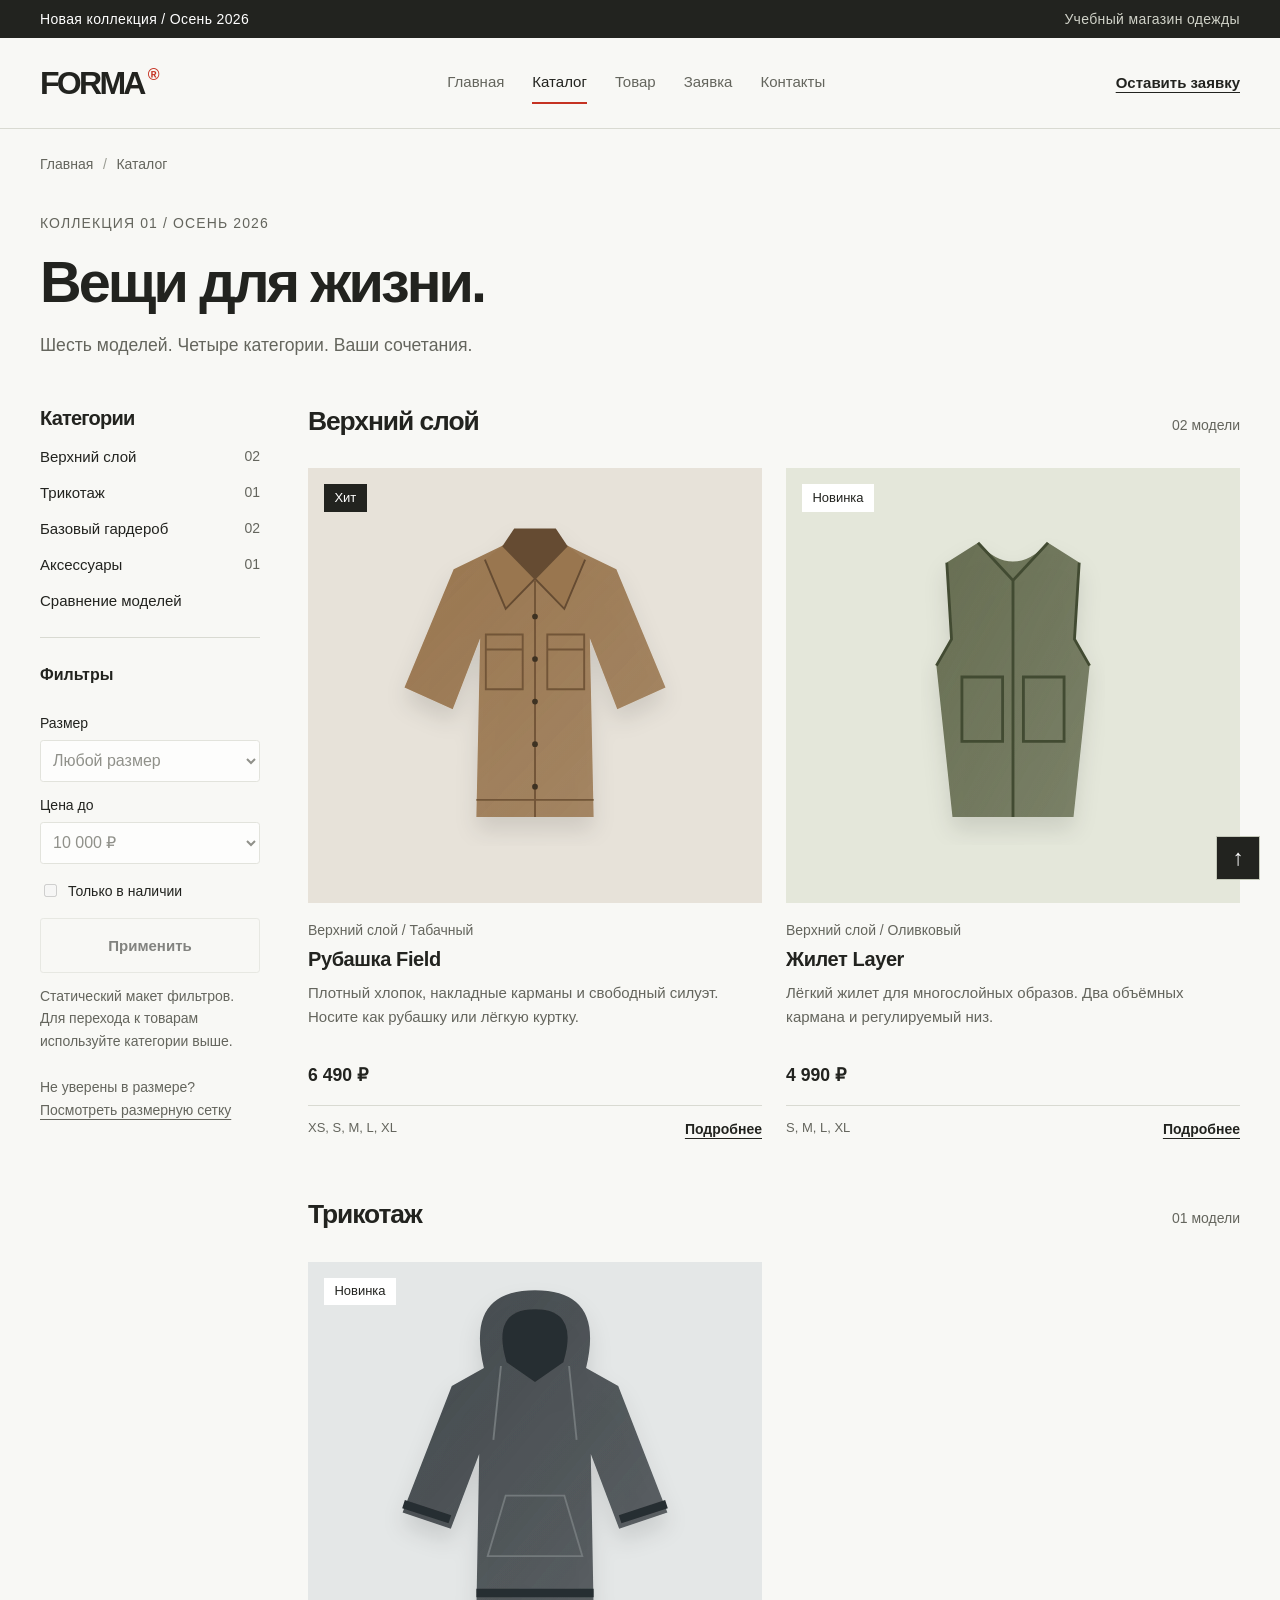
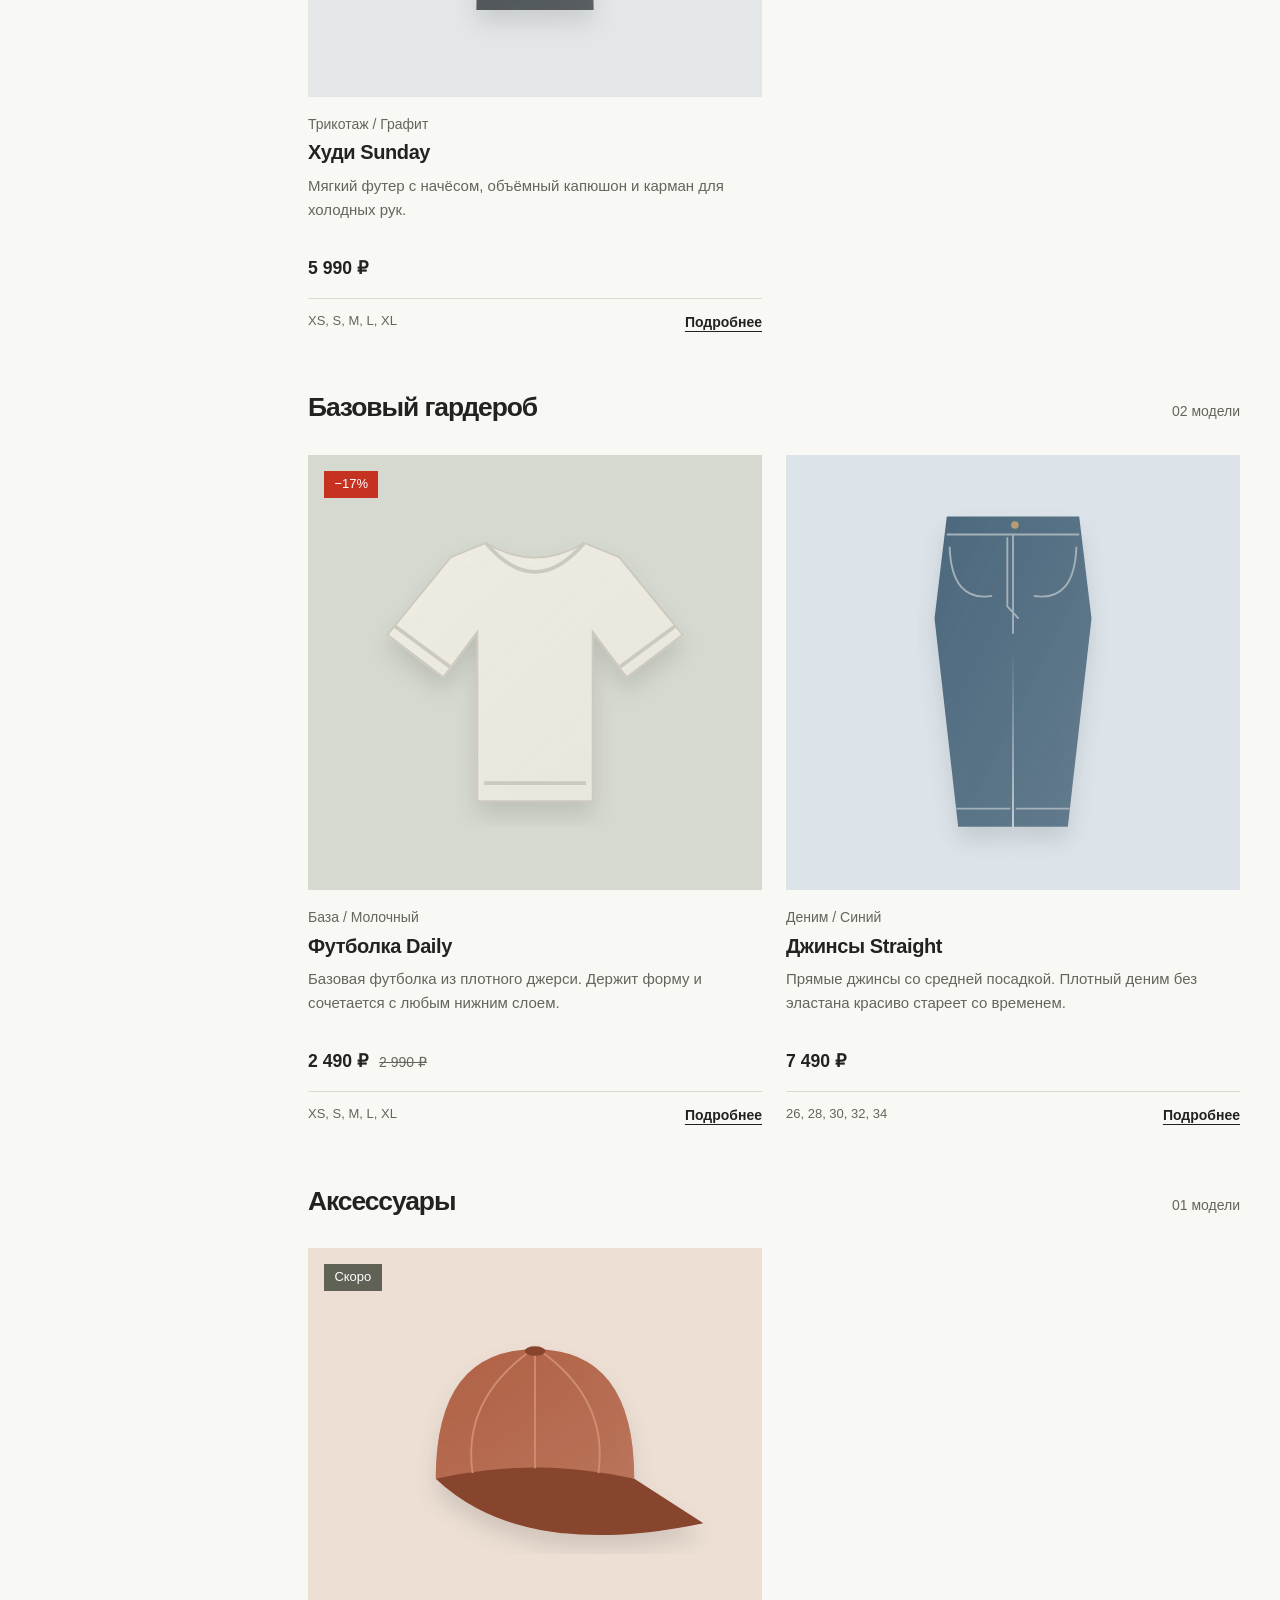
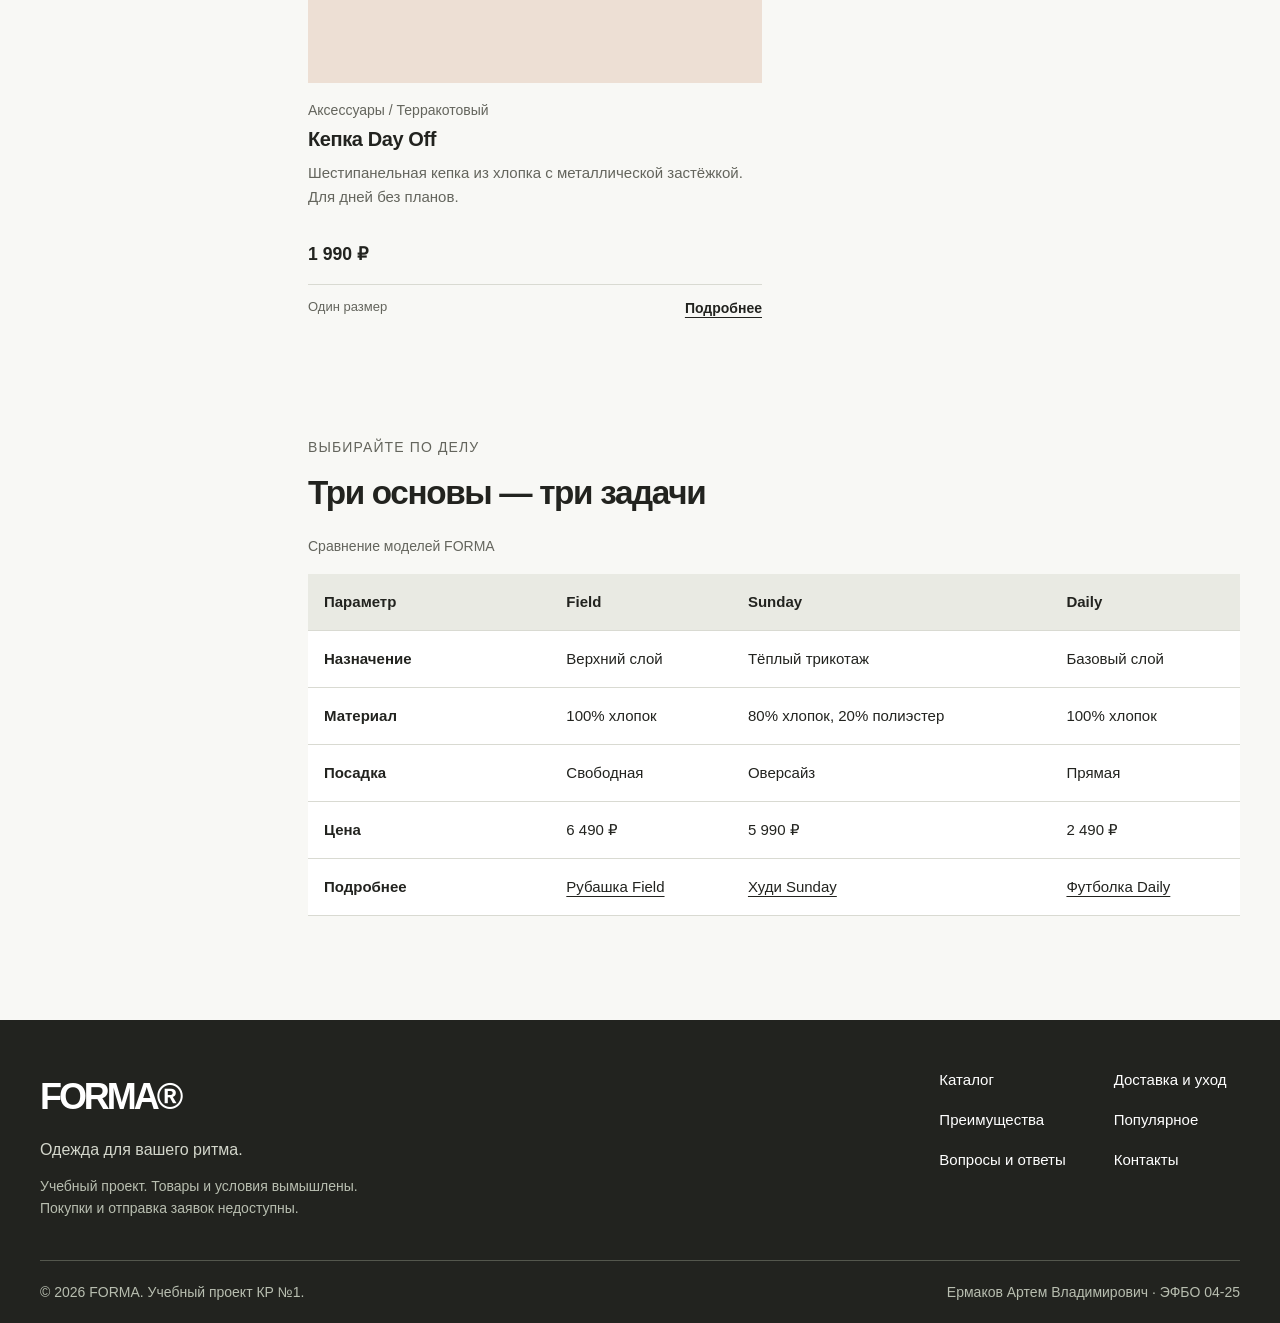
==== catalog.html @ 23be1d69 "feat: complete FORMA multipage HTML and CSS clothing shop" ====
<!DOCTYPE html>
<html lang="ru">
<head>
 <meta charset="UTF-8">
 <meta name="viewport" content="width=device-width, initial-scale=1">
 <title>Каталог одежды | FORMA</title>
 <meta name="description" content="Шесть моделей FORMA: рубашки, худи, футболки, джинсы, жилеты и аксессуары. Категории и сравнение.">
 <link rel="icon" href="images/favicon.svg" type="image/svg+xml">
 <link rel="stylesheet" href="css/style.css">
 <script src="js/main.js" defer></script>
</head>
<body id="top">
 <a class="skip-link" href="#main">Перейти к содержимому</a>
 <div class="announcement">Новая коллекция / Осень 2026 <span>Учебный магазин одежды</span></div>
 <header class="site-header">
  <div class="site-header__inner container">
   <a class="site-header__logo" href="index.html" aria-label="FORMA — главная">FORMA<span class="site-header__dot">®</span></a>
   <nav class="site-nav" aria-label="Основная навигация"><ul class="site-nav__list"><li class="site-nav__item"><a class="site-nav__link" href="index.html">Главная</a></li><li class="site-nav__item"><a class="site-nav__link site-nav__link--active" href="catalog.html" aria-current="page">Каталог</a></li><li class="site-nav__item"><a class="site-nav__link" href="product.html">Товар</a></li><li class="site-nav__item"><a class="site-nav__link" href="order.html">Заявка</a></li><li class="site-nav__item"><a class="site-nav__link" href="contacts.html">Контакты</a></li></ul></nav>
   <a class="site-header__cta" href="order.html">Оставить заявку</a>
  </div>
 </header>
 <main id="main"><nav class="breadcrumbs container" aria-label="Хлебные крошки"><ol class="breadcrumbs__list"><li><a href="index.html">Главная</a></li><li aria-current="page">Каталог</li></ol></nav><div class="container page-heading"><p class="eyebrow">Коллекция 01 / Осень 2026</p><h1>Вещи для жизни.</h1><p>Шесть моделей. Четыре категории. Ваши сочетания.</p></div><div class="catalog-layout container"><aside class="catalog-sidebar" aria-labelledby="categories-title"><h2 id="categories-title">Категории</h2><nav class="category-nav" aria-label="Категории каталога"><a href="#outerwear">Верхний слой <span>02</span></a><a href="#knitwear">Трикотаж <span>01</span></a><a href="#basics">Базовый гардероб <span>02</span></a><a href="#accessories">Аксессуары <span>01</span></a><a href="#comparison">Сравнение моделей</a></nav><form class="filter" aria-describedby="filter-note"><fieldset class="filter__fieldset" disabled><legend>Фильтры</legend><label class="filter__label" for="filter-size">Размер</label><select class="filter__select" id="filter-size" name="size"><option>Любой размер</option><option>S</option><option>M</option><option>L</option></select><label class="filter__label" for="filter-price">Цена до</label><select class="filter__select" id="filter-price" name="price"><option>10 000 ₽</option><option>5 000 ₽</option></select><label class="filter__checkbox" for="filter-stock"><input id="filter-stock" name="in_stock" type="checkbox"> Только в наличии</label><button class="button button--outline" type="button" disabled>Применить</button></fieldset><p class="filter__note" id="filter-note">Статический макет фильтров. Для перехода к товарам используйте категории выше.</p></form><p class="catalog-sidebar__note">Не уверены в размере?<br><a href="product.html#size-guide">Посмотреть размерную сетку</a></p></aside><div class="catalog-content"><section class="catalog-section" id="outerwear" aria-labelledby="outerwear-title"><div class="section-heading section-heading--row"><h2 id="outerwear-title">Верхний слой</h2><span class="catalog-section__count">02 модели</span></div><div class="product-grid product-grid--catalog"><article class="product-card ">
 <a class="product-card__image-link" href="product.html" aria-label="Подробнее: Рубашка Field"><img class="product-card__image" src="images/product.svg" alt="Рубашка Field, цвет табачный" width="480" height="460" loading="lazy"><span class="product-card__badge">Хит</span></a>
 <div class="product-card__body"><p class="product-card__category">Верхний слой / Табачный</p><h3 class="product-card__title"><a href="product.html">Рубашка Field</a></h3><p class="product-card__description">Плотный хлопок, накладные карманы и свободный силуэт. Носите как рубашку или лёгкую куртку.</p><p class="product-card__price">6 490 ₽ </p><div class="product-card__bottom"><span class="product-card__sizes">XS, S, M, L, XL</span><a class="product-card__link" href="product.html">Подробнее</a></div></div></article><article class="product-card product-card--new">
 <a class="product-card__image-link" href="product-vest.html" aria-label="Подробнее: Жилет Layer"><img class="product-card__image" src="images/product-vest.svg" alt="Жилет Layer, цвет оливковый" width="480" height="460" loading="lazy"><span class="product-card__badge">Новинка</span></a>
 <div class="product-card__body"><p class="product-card__category">Верхний слой / Оливковый</p><h3 class="product-card__title"><a href="product-vest.html">Жилет Layer</a></h3><p class="product-card__description">Лёгкий жилет для многослойных образов. Два объёмных кармана и регулируемый низ.</p><p class="product-card__price">4 990 ₽ </p><div class="product-card__bottom"><span class="product-card__sizes">S, M, L, XL</span><a class="product-card__link" href="product-vest.html">Подробнее</a></div></div></article></div></section><section class="catalog-section" id="knitwear" aria-labelledby="knitwear-title"><div class="section-heading section-heading--row"><h2 id="knitwear-title">Трикотаж</h2><span class="catalog-section__count">01 модели</span></div><div class="product-grid product-grid--catalog"><article class="product-card product-card--new">
 <a class="product-card__image-link" href="product-hoodie.html" aria-label="Подробнее: Худи Sunday"><img class="product-card__image" src="images/product-hoodie.svg" alt="Худи Sunday, цвет графит" width="480" height="460" loading="lazy"><span class="product-card__badge">Новинка</span></a>
 <div class="product-card__body"><p class="product-card__category">Трикотаж / Графит</p><h3 class="product-card__title"><a href="product-hoodie.html">Худи Sunday</a></h3><p class="product-card__description">Мягкий футер с начёсом, объёмный капюшон и карман для холодных рук.</p><p class="product-card__price">5 990 ₽ </p><div class="product-card__bottom"><span class="product-card__sizes">XS, S, M, L, XL</span><a class="product-card__link" href="product-hoodie.html">Подробнее</a></div></div></article></div></section><section class="catalog-section" id="basics" aria-labelledby="basics-title"><div class="section-heading section-heading--row"><h2 id="basics-title">Базовый гардероб</h2><span class="catalog-section__count">02 модели</span></div><div class="product-grid product-grid--catalog"><article class="product-card product-card--discount">
 <a class="product-card__image-link" href="product-tee.html" aria-label="Подробнее: Футболка Daily"><img class="product-card__image" src="images/product-tee.svg" alt="Футболка Daily, цвет молочный" width="480" height="460" loading="lazy"><span class="product-card__badge">−17%</span></a>
 <div class="product-card__body"><p class="product-card__category">База / Молочный</p><h3 class="product-card__title"><a href="product-tee.html">Футболка Daily</a></h3><p class="product-card__description">Базовая футболка из плотного джерси. Держит форму и сочетается с любым нижним слоем.</p><p class="product-card__price">2 490 ₽ <del class="product-card__old-price">2 990 ₽</del></p><div class="product-card__bottom"><span class="product-card__sizes">XS, S, M, L, XL</span><a class="product-card__link" href="product-tee.html">Подробнее</a></div></div></article><article class="product-card ">
 <a class="product-card__image-link" href="product-jeans.html" aria-label="Подробнее: Джинсы Straight"><img class="product-card__image" src="images/product-jeans.svg" alt="Джинсы Straight, цвет синий" width="480" height="460" loading="lazy"></a>
 <div class="product-card__body"><p class="product-card__category">Деним / Синий</p><h3 class="product-card__title"><a href="product-jeans.html">Джинсы Straight</a></h3><p class="product-card__description">Прямые джинсы со средней посадкой. Плотный деним без эластана красиво стареет со временем.</p><p class="product-card__price">7 490 ₽ </p><div class="product-card__bottom"><span class="product-card__sizes">26, 28, 30, 32, 34</span><a class="product-card__link" href="product-jeans.html">Подробнее</a></div></div></article></div></section><section class="catalog-section" id="accessories" aria-labelledby="accessories-title"><div class="section-heading section-heading--row"><h2 id="accessories-title">Аксессуары</h2><span class="catalog-section__count">01 модели</span></div><div class="product-grid product-grid--catalog"><article class="product-card product-card--unavailable">
 <a class="product-card__image-link" href="product-cap.html" aria-label="Подробнее: Кепка Day Off"><img class="product-card__image" src="images/product-cap.svg" alt="Кепка Day Off, цвет терракотовый" width="480" height="460" loading="lazy"><span class="product-card__badge">Скоро</span></a>
 <div class="product-card__body"><p class="product-card__category">Аксессуары / Терракотовый</p><h3 class="product-card__title"><a href="product-cap.html">Кепка Day Off</a></h3><p class="product-card__description">Шестипанельная кепка из хлопка с металлической застёжкой. Для дней без планов.</p><p class="product-card__price">1 990 ₽ </p><div class="product-card__bottom"><span class="product-card__sizes">Один размер</span><a class="product-card__link" href="product-cap.html">Подробнее</a></div></div></article></div></section><section id="comparison" class="section" aria-labelledby="comparison-title"><p class="eyebrow">Выбирайте по делу</p><h2 id="comparison-title">Три основы — три задачи</h2><div class="table-wrap" tabindex="0" role="region" aria-label="Сравнение трёх моделей одежды"><table class="data-table"><caption>Сравнение моделей FORMA</caption><thead><tr><th scope="col">Параметр</th><th scope="col">Field</th><th scope="col">Sunday</th><th scope="col">Daily</th></tr></thead><tbody><tr><th scope="row">Назначение</th><td>Верхний слой</td><td>Тёплый трикотаж</td><td>Базовый слой</td></tr><tr><th scope="row">Материал</th><td>100% хлопок</td><td>80% хлопок, 20% полиэстер</td><td>100% хлопок</td></tr><tr><th scope="row">Посадка</th><td>Свободная</td><td>Оверсайз</td><td>Прямая</td></tr><tr><th scope="row">Цена</th><td>6 490 ₽</td><td>5 990 ₽</td><td>2 490 ₽</td></tr><tr><th scope="row">Подробнее</th><td><a href="product.html">Рубашка Field</a></td><td><a href="product-hoodie.html">Худи Sunday</a></td><td><a href="product-tee.html">Футболка Daily</a></td></tr></tbody></table></div></section></div></div></main>
 <footer class="site-footer">
  <div class="site-footer__inner container">
   <div><a class="site-footer__logo" href="index.html">FORMA®</a><p>Одежда для вашего ритма.</p><p class="site-footer__note">Учебный проект. Товары и условия вымышлены.<br>Покупки и отправка заявок недоступны.</p></div>
   <nav class="site-footer__nav" aria-label="Дополнительная навигация"><a href="catalog.html">Каталог</a><a href="delivery.html">Доставка и уход</a><a href="index.html#advantages">Преимущества</a><a href="index.html#popular">Популярное</a><a href="contacts.html#faq">Вопросы и ответы</a><a href="contacts.html">Контакты</a></nav>
  </div>
  <div class="site-footer__bottom container"><span>© 2026 FORMA. Учебный проект КР №1.</span><span>Ермаков Артем Владимирович · ЭФБО 04-25</span></div>
 </footer>
 <a class="back-top" href="#top" aria-label="Вернуться наверх">↑</a>
</body>
</html>
---- css/style.css ----
/* FORMA — единый стиль многостраничного HTML/CSS-проекта.
   БЭМ: блок, блок__элемент, блок--модификатор. */
:root {
  --color-bg: #f8f8f5;
  --color-surface: #ffffff;
  --color-text: #22231f;
  --color-muted: #64655d;
  --color-primary: #c53222;
  --color-primary-dark: #95271b;
  --color-border: #d9dad2;
  --color-danger: #a32319;
  --space-sm: .5rem;
  --space-md: 1rem;
  --space-lg: 1.5rem;
  --space-xl: 3rem;
  --radius-sm: .2rem;
  --radius-md: .5rem;
  --content-width: 1200px;
}
* { box-sizing: border-box; }
html { scroll-behavior: smooth; scroll-padding-top: 7rem; }
body { margin: 0; background: var(--color-bg); color: var(--color-text); font: 1rem/1.6 -apple-system, BlinkMacSystemFont, "Segoe UI", Arial, sans-serif; }
h1, h2, h3, p, figure { margin: 0; }
h1, h2, h3 { line-height: 1.12; font-weight: 650; }
h1 { font-size: clamp(2.5rem, 4.5vw, 4.5rem); letter-spacing: -.05em; }
h2 { font-size: clamp(1.7rem, 2.6vw, 2.5rem); letter-spacing: -.04em; }
h3 { font-size: 1.25rem; letter-spacing: -.02em; }
a { color: inherit; text-decoration-thickness: 1px; text-underline-offset: .25em; }
a:hover { color: var(--color-primary); }
img { display: block; max-width: 100%; height: auto; }
button, input, select, textarea { font: inherit; }
button, a, input, select, textarea, summary, [tabindex] { -webkit-tap-highlight-color: transparent; }
:focus-visible { outline: 3px solid var(--color-primary); outline-offset: 5px; }
button { cursor: pointer; }
button:disabled, .button--disabled { opacity: .55; cursor: not-allowed; }
button:disabled:hover { background: inherit; color: inherit; }
::selection { background: #f7b5a7; color: var(--color-text); }
.container { width: min(var(--content-width), calc(100% - 5rem)); margin-inline: auto; }
.skip-link { position: fixed; top: .5rem; left: 1rem; z-index: 100; padding: .75rem 1.25rem; background: var(--color-text); color: white; transform: translateY(-180%); }
.skip-link:focus { transform: translateY(0); color: white; }
.announcement { display: flex; justify-content: space-between; padding: .5rem 2.5rem; background: var(--color-text); color: white; font-size: .875rem; letter-spacing: .025em; }
.announcement span { color: #d0d2c8; }
/* sticky: общая шапка остаётся доступной при прокрутке. */
.site-header { position: sticky; top: 0; z-index: 20; background: var(--color-bg); border-bottom: 1px solid var(--color-border); }
.site-header__inner { display: flex; align-items: center; justify-content: space-between; gap: 2rem; min-height: 90px; }
.site-header__logo { font-size: 2rem; line-height: 1; font-weight: 900; letter-spacing: -.085em; text-decoration: none; white-space: nowrap; }
.site-header__dot { font-size: 1rem; vertical-align: top; color: var(--color-primary); margin-left: .25rem; }
.site-nav__list { display: flex; align-items: center; gap: 1.75rem; list-style: none; padding: 0; margin: 0; }
.site-nav__link { display: block; padding: .5rem 0; text-decoration: none; font-size: .9375rem; color: var(--color-muted); border-bottom: 2px solid transparent; }
.site-nav__link:hover, .site-nav__link--active { color: var(--color-text); border-color: var(--color-primary); }
.site-header__cta { padding: .5rem 0; font-size: .9375rem; font-weight: 600; }
.eyebrow { color: var(--color-muted); font-size: .875rem; letter-spacing: .08em; text-transform: uppercase; margin-bottom: 1rem; }
.button-group { display: flex; flex-wrap: wrap; gap: .75rem; align-items: center; }
.button { display: inline-flex; justify-content: center; align-items: center; padding: .9rem 1.5rem; min-height: 48px; background: var(--color-primary); border: 1px solid var(--color-primary); color: white; text-decoration: none; font-weight: 600; font-size: .9375rem; border-radius: var(--radius-sm); transition: background .18s, color .18s, border-color .18s; }
.button:hover { background: var(--color-primary-dark); color: white; border-color: var(--color-primary-dark); }
.button--outline { background: transparent; color: var(--color-text); border-color: var(--color-border); }
.button--outline:hover { background: var(--color-text); color: white; border-color: var(--color-text); }
.button--light { color: var(--color-text); background: white; border-color: white; }
.button--light:hover { background: #dadcd3; color: var(--color-text); border-color: #dadcd3; }
.text-link, .text-button { font-size: .9375rem; font-weight: 600; }
.text-button { padding: .25rem 0; border: 0; background: none; color: var(--color-text); text-decoration: underline; text-underline-offset: .3em; }
.text-button:hover { color: var(--color-primary); }
.hero { display: grid; grid-template-columns: 1.08fr 1fr; gap: 4rem; padding-block: 3rem 4.5rem; align-items: center; }
.hero__title { font-size: clamp(3rem, 5.8vw, 5.5rem); line-height: 1.03; margin-bottom: 1.75rem; letter-spacing: -.06em; }
.hero__title em { color: var(--color-primary); font-style: normal; }
.hero__description { max-width: 26rem; font-size: 1.1rem; color: var(--color-muted); margin-bottom: 2rem; }
.hero__footnote { margin-top: 3.5rem; font-size: .875rem; color: var(--color-muted); }
.hero__visual { position: relative; background: #e7e2d9; }
.hero__image { width: 100%; }
.hero__product { display: flex; flex-direction: column; gap: .2rem; padding: 1.4rem 1.75rem; background: #dcd5c8; font-size: .9375rem; }
.hero__product span { font-size: .875rem; color: #555449; }
.hero__product a { font-weight: 600; text-decoration: none; }
.hero__stamp { position: absolute; top: 1.5rem; right: 1.5rem; padding: .65rem .9rem; border: 1px solid #6f695e; font-size: .75rem; font-weight: 600; line-height: 1.5; letter-spacing: .06em; transform: rotate(7deg); }
.section { padding-block: 3.5rem; }
.section-heading { margin-bottom: 2rem; }
.section-heading p:not(.eyebrow) { margin-top: 1rem; color: var(--color-muted); max-width: 44rem; }
.section-heading--row { display: flex; align-items: end; justify-content: space-between; gap: 1.5rem; }
.advantages { border-top: 1px solid var(--color-border); padding-block: 3rem; border-bottom: 1px solid var(--color-border); }
.advantages__grid { display: grid; grid-template-columns: repeat(3, minmax(0, 1fr)); gap: 3rem; }
.advantage { border-top: 1px solid var(--color-border); padding-top: 1rem; }
.advantage__number { display: block; color: var(--color-primary); font-size: .875rem; margin-bottom: 1.2rem; }
.advantage p { color: var(--color-muted); margin-top: .75rem; max-width: 25rem; }
.product-grid { display: grid; grid-template-columns: repeat(3, minmax(0, 1fr)); gap: 1.5rem; }
/* relative у карточки; absolute у бейджа внутри изображения. */
.product-card { position: relative; min-width: 0; }
.product-card__image-link { display: block; position: relative; text-decoration: none; overflow: hidden; }
.product-card__image { width: 100%; transition: transform .25s; }
.product-card__image-link:hover .product-card__image { transform: scale(1.035); }
.product-card__badge { position: absolute; top: 1rem; left: 1rem; padding: .2rem .65rem; background: var(--color-text); color: white; font-size: .8125rem; }
.product-card--new .product-card__badge { background: white; color: var(--color-text); }
.product-card--discount .product-card__badge { background: var(--color-primary); }
.product-card--unavailable .product-card__badge { background: #606256; }
.product-card__body { padding-block: 1rem 1.25rem; }
.product-card__category { color: var(--color-muted); font-size: .875rem; margin-bottom: .4rem; }
.product-card__title a { text-decoration: none; }
.product-card__description { margin-block: .65rem .75rem; font-size: .9375rem; color: var(--color-muted); min-height: 4.5em; }
.product-card__price { display: flex; align-items: baseline; gap: .7rem; font-size: 1.1rem; font-weight: 650; }
.product-card__old-price { color: var(--color-muted); font-size: .875rem; font-weight: 400; }
.product-card__bottom { display: flex; flex-wrap: wrap; justify-content: space-between; gap: .5rem; border-top: 1px solid var(--color-border); margin-top: 1rem; padding-top: .75rem; }
.product-card__sizes { font-size: .8125rem; color: var(--color-muted); }
.product-card__link { font-size: .875rem; font-weight: 600; }
.editorial { display: grid; grid-template-columns: 1fr 1fr; gap: 3rem; background: var(--color-text); color: white; padding: 3rem; margin-block: 1rem 2rem; }
.editorial .eyebrow { color: #c3c6bb; }
.editorial h2 { font-size: clamp(2rem, 3.5vw, 3rem); }
.editorial p:not(.eyebrow) { margin-bottom: 1.5rem; color: #d9dcd3; }
.contact-strip { display: flex; align-items: center; flex-wrap: wrap; justify-content: space-between; gap: 1.5rem; padding-block: 3rem 4rem; }
.contact-strip p:not(.eyebrow) { color: var(--color-muted); margin-top: .75rem; }
.contact-strip h2 { font-size: 2rem; }
.breadcrumbs { padding-block: 1.5rem; font-size: .875rem; color: var(--color-muted); }
.breadcrumbs__list { display: flex; flex-wrap: wrap; gap: .6rem; list-style: none; padding: 0; margin: 0; }
.breadcrumbs__list li + li::before { content: "/"; margin-right: .6rem; color: #999b91; }
.breadcrumbs__list a { text-decoration: none; }
.page-heading { padding-block: .75rem 3rem; }
.page-heading p:not(.eyebrow) { color: var(--color-muted); margin-top: 1rem; font-size: 1.1rem; }
.catalog-layout { display: grid; grid-template-columns: 220px minmax(0, 1fr); gap: 3rem; padding-bottom: 3rem; align-items: start; }
.catalog-sidebar { position: sticky; top: 7rem; }
.catalog-sidebar h2 { font-size: 1.25rem; margin-bottom: 1rem; }
.category-nav { display: flex; flex-direction: column; gap: .75rem; }
.category-nav a { display: flex; justify-content: space-between; gap: .5rem; text-decoration: none; font-size: .9375rem; }
.category-nav span { color: var(--color-muted); font-size: .875rem; }
.catalog-sidebar__note { margin-top: 1.5rem; font-size: .875rem; color: var(--color-muted); }
.filter { padding-top: 1.5rem; margin-top: 1.5rem; border-top: 1px solid var(--color-border); }
.filter__fieldset { border: 0; margin: 0; padding: 0; }
.filter__fieldset legend { font-size: 1rem; font-weight: 650; padding: 0; margin-bottom: .75rem; }
.filter__label { display: block; margin-block: .75rem .35rem; font-size: .875rem; }
.filter__select { width: 100%; min-height: 42px; border: 1px solid var(--color-border); padding: .5rem; background: white; color: var(--color-muted); border-radius: var(--radius-sm); }
.filter__checkbox { display: flex; gap: .5rem; align-items: center; margin-block: 1rem; font-size: .875rem; }
.filter .button { width: 100%; }
.filter__note { margin-top: .75rem; font-size: .875rem; color: var(--color-muted); }
.catalog-section { margin-bottom: 2.5rem; }
.catalog-section h2 { font-size: 1.65rem; }
.catalog-section__count { color: var(--color-muted); font-size: .875rem; }
.product-grid--catalog { grid-template-columns: repeat(2, minmax(0, 1fr)); }
.table-wrap { max-width: 100%; overflow-x: auto; }
.data-table { width: 100%; border-collapse: collapse; background: var(--color-surface); font-size: .9375rem; margin-top: 1rem; }
.data-table caption { padding: .5rem 0 1rem; text-align: left; font-size: .875rem; color: var(--color-muted); }
.data-table th, .data-table td { padding: 1rem; text-align: left; border-bottom: 1px solid var(--color-border); vertical-align: top; }
.data-table thead { background: #e9eae3; }
.data-table th { font-weight: 600; }
.data-table tbody th { width: 26%; }
.data-table tbody tr:hover { background: #f2f2ec; }
.product-detail { display: grid; grid-template-columns: 1.1fr 1fr; gap: 4rem; padding-block: .75rem 3.5rem; align-items: start; }
.product-detail__visual { background: #e7e2d9; }
.product-detail__visual img { width: 100%; }
.product-detail__image-caption { display: block; padding: 1rem 1.5rem; font-size: .875rem; color: var(--color-muted); background: #eeede7; }
.product-detail__content { padding-top: 1.5rem; }
.product-detail__content h1 { font-size: clamp(2.5rem, 3.8vw, 3.7rem); }
.product-detail__price { margin-top: 1rem; font-size: 1.5rem; font-weight: 600; }
.product-detail__price del { color: var(--color-muted); font-size: 1rem; margin-left: .5rem; font-weight: 400; }
.product-detail__description { margin-top: 1.5rem; color: var(--color-muted); font-size: 1.05rem; }
.product-detail__facts { margin-block: 2rem; }
.product-detail__facts div { display: flex; flex-wrap: wrap; justify-content: space-between; gap: .5rem; margin-bottom: .75rem; font-size: .9375rem; }
.product-detail__facts dt { color: var(--color-muted); }
.product-detail__facts dd { margin: 0; display: flex; align-items: center; gap: .5rem; }
.color-swatch { display: inline-block; width: 1rem; height: 1rem; background: var(--swatch); border-radius: 50%; border: 1px solid #666; }
.product-detail__note { flex-basis: 100%; font-size: .875rem; color: var(--color-muted); margin-bottom: 1rem; }
.product-detail__links { display: flex; flex-wrap: wrap; gap: 1.5rem; padding-top: 1.5rem; border-top: 1px solid var(--color-border); margin-top: 1.5rem; font-size: .875rem; }
.product-info { display: grid; grid-template-columns: 1.4fr .8fr; gap: 3rem; align-items: start; }
.care-note { background: #e9eae3; padding: 2rem; }
.care-note h2 { font-size: 1.65rem; margin-bottom: 1rem; }
.care-note p { margin-bottom: 1.5rem; }
.size-dialog { max-width: min(650px, calc(100% - 2rem)); max-height: 85vh; width: 650px; padding: 2rem; border: 1px solid var(--color-border); border-radius: var(--radius-md); color: var(--color-text); background: var(--color-bg); overflow-y: auto; }
.size-dialog::backdrop { background: rgb(20 22 18 / .65); }
.size-dialog__header { display: flex; align-items: center; justify-content: space-between; gap: 1rem; margin-bottom: 1.5rem; }
.size-dialog__header h2 { font-size: 1.75rem; }
.size-dialog__close { display: grid; place-items: center; min-width: 44px; min-height: 44px; border: 1px solid var(--color-border); background: white; font-size: 1.75rem; line-height: 1; }
.size-dialog__close:hover { background: var(--color-text); color: white; }
.size-dialog__note { color: var(--color-muted); font-size: .875rem; margin-top: 1rem; }
.order-layout { display: grid; grid-template-columns: minmax(0, 1.65fr) minmax(260px, .85fr); gap: 4rem; align-items: start; padding-bottom: 4rem; }
.order-layout h2 { font-size: 1.65rem; margin-bottom: 1rem; }
.form-note { padding: 1rem 1.25rem; background: #e9eae3; color: #515447; font-size: .9375rem; margin-block: 1rem 1.5rem; border-left: 3px solid #767c67; }
.order-form__hint { color: var(--color-muted); font-size: .875rem; }
.order-form__fieldset { border: 0; border-top: 1px solid var(--color-border); padding: 1.5rem 0; margin: 1.5rem 0 0; min-width: 0; }
.order-form__fieldset legend { font-weight: 650; padding-right: .75rem; }
.order-form__grid { display: grid; grid-template-columns: 1fr 1fr; gap: 1.25rem; }
.order-form__field { display: flex; flex-direction: column; gap: .4rem; }
.order-form__field--wide { grid-column: 1 / -1; }
.order-form__label { font-size: .9375rem; font-weight: 600; }
.order-form__input { width: 100%; min-height: 48px; border: 1px solid #b9bdb0; background: white; padding: .7rem .8rem; border-radius: var(--radius-sm); color: var(--color-text); }
.order-form__input:hover { border-color: #646b59; }
.order-form__input:focus-visible { border-color: var(--color-primary); outline-offset: 2px; }
.order-form__input:user-invalid { border-color: var(--color-danger); }
.order-form__input::placeholder { color: #777b71; }
textarea.order-form__input { resize: vertical; }
.order-form__help { font-size: .875rem; color: var(--color-muted); }
.order-form__choice, .order-form__consent { display: flex; align-items: start; gap: .65rem; padding-block: .4rem; }
.order-form__choice input, .order-form__consent input { flex: 0 0 auto; width: 1.05rem; height: 1.05rem; margin-top: .25rem; accent-color: var(--color-primary); }
.order-form__consent { margin-block: 1.5rem; font-size: .9375rem; }
.order-form__actions { display: flex; flex-wrap: wrap; gap: 1rem; }
.order-aside { background: #e9eae3; padding: 2rem; position: sticky; top: 7rem; }
.steps { padding-left: 1.5rem; }
.steps li { padding-left: .25rem; margin-bottom: 1.5rem; }
.steps li::marker { color: var(--color-primary); font-weight: 650; }
.steps p { color: var(--color-muted); font-size: .9375rem; margin-top: .5rem; }
.contacts-layout { display: grid; grid-template-columns: 1fr 1fr; gap: 4rem; padding-bottom: 2rem; }
.contact-details { font-style: normal; margin-top: 2rem; }
.contact-details div { margin-bottom: 1.25rem; }
.contact-details span { display: block; font-size: .875rem; color: var(--color-muted); }
.contact-details a, .contact-details p { font-size: 1.1rem; }
.contact-callout { background: #e7e2d9; padding: 3rem; align-self: start; }
.contact-callout p:not(.eyebrow) { margin-block: 1.25rem 1.5rem; color: #535447; }
.faq { max-width: 900px; }
.faq h2 { margin-bottom: 1.5rem; }
.faq__item { border-top: 1px solid var(--color-border); padding-block: 1.25rem; }
.faq__item:last-child { border-bottom: 1px solid var(--color-border); }
.faq__item summary { cursor: pointer; font-size: 1.05rem; font-weight: 600; }
.faq__item summary:hover { color: var(--color-primary); }
.faq__item p { margin-top: 1rem; color: var(--color-muted); padding-left: 1.25rem; }
.privacy { padding-block: 2rem 4rem; max-width: 900px; }
.privacy p:not(.eyebrow) { margin-top: 1rem; color: var(--color-muted); }
.form-result { max-width: 850px; padding-block: 3rem 5rem; min-height: 60vh; }
.form-result h1 { font-size: clamp(2.5rem, 4vw, 3.8rem); }
.form-result p:not(.eyebrow) { margin-top: 1.5rem; color: var(--color-muted); }
.form-result .form-result__lead { font-size: 1.2rem; color: var(--color-text); }
.form-result .button-group { margin-top: 2rem; }
.site-footer { background: var(--color-text); color: white; padding-block: 3rem 1.25rem; }
.site-footer__inner { display: flex; align-items: start; justify-content: space-between; gap: 3rem; padding-bottom: 2.5rem; }
.site-footer__logo { font-size: 2.25rem; font-weight: 900; letter-spacing: -.085em; text-decoration: none; }
.site-footer__inner p { color: #d3d6cb; margin-top: .75rem; }
.site-footer__inner .site-footer__note { color: #b8beb0; font-size: .875rem; }
.site-footer__nav { display: grid; grid-template-columns: 1fr 1fr; gap: 1rem 3rem; font-size: .9375rem; }
.site-footer__nav a { text-decoration: none; }
.site-footer a:hover { color: #ffb6a6; }
.site-footer__bottom { display: flex; flex-wrap: wrap; justify-content: space-between; gap: 1rem; border-top: 1px solid #54574d; padding-top: 1.25rem; color: #b8beb0; font-size: .875rem; }
/* fixed и z-index: кнопка доступна независимо от прокрутки. */
.back-top { position: fixed; bottom: 1.25rem; right: 1.25rem; z-index: 25; display: grid; place-items: center; width: 44px; height: 44px; background: var(--color-text); border: 1px solid #c4c8b9; color: white; text-decoration: none; font-size: 1.4rem; }
.back-top:hover { background: var(--color-primary); color: white; }
/* Базовые улучшения читаемости; полная адаптация — тема следующей КР. */
@media (max-width: 1000px) {
 .site-header__inner { gap: 1rem; }
 .site-nav__list { gap: 1rem; }
 .site-header__cta { display: none; }
 .hero, .product-detail { gap: 2rem; }
 .catalog-layout { gap: 1.5rem; grid-template-columns: 190px minmax(0, 1fr); }
 .order-layout { gap: 2rem; }
 .contacts-layout { gap: 2rem; }
 .hero__stamp { display: none; }
}
@media (max-width: 760px) {
 html { scroll-padding-top: 9rem; }
 .container { width: calc(100% - 2rem); }
 .announcement { padding-inline: 1rem; font-size: .8125rem; }
 .announcement span { display: none; }
 .site-header__inner { flex-wrap: wrap; gap: .75rem; padding-block: 1rem; min-height: auto; }
 .site-header__logo { font-size: 1.8rem; }
 .site-nav { flex-basis: 100%; }
 .site-nav__list { gap: 1.25rem; flex-wrap: wrap; }
 .site-nav__link { font-size: .875rem; }
 .hero { grid-template-columns: 1fr; padding-block: 2rem 3rem; }
 .hero__title { font-size: clamp(3rem, 10vw, 4.5rem); }
 .hero__footnote { margin-top: 1.5rem; }
 .hero__visual { max-width: 540px; }
 .advantages__grid, .product-grid { grid-template-columns: 1fr; gap: 1.5rem; }
 .product-grid--catalog { grid-template-columns: repeat(2, minmax(0, 1fr)); }
 .advantages { padding-block: 2rem; }
 .section { padding-block: 2rem; }
 .section-heading--row { align-items: start; flex-wrap: wrap; }
 .editorial { grid-template-columns: 1fr; padding: 2rem; gap: 1.5rem; }
 .catalog-layout, .product-detail, .product-info, .order-layout, .contacts-layout { grid-template-columns: 1fr; gap: 2rem; }
 .catalog-sidebar, .order-aside { position: static; }
 .category-nav { flex-direction: row; flex-wrap: wrap; gap: 1rem; }
 .filter { max-width: 400px; }
 .catalog-sidebar__note { margin-bottom: .75rem; }
 .product-detail { padding-top: 0; }
 .product-detail__content { padding-top: 0; }
 .order-form__grid { grid-template-columns: 1fr; }
 .contact-callout { padding: 2rem; }
 .site-footer__inner { flex-direction: column; gap: 2rem; }
 .site-footer__nav { gap: 1rem 2rem; }
 .data-table th, .data-table td { padding: .75rem; }
 .data-table { min-width: 360px; }
 .size-dialog { padding: 1.25rem; }
 .size-dialog .data-table { min-width: 0; }
}
@media (max-width: 420px) {
 .product-grid--catalog { grid-template-columns: 1fr; }
 .site-nav__list { gap: .6rem 1rem; }
 .hero__title { font-size: 3.1rem; }
 .button-group .button { width: 100%; }
}
@media (prefers-reduced-motion: reduce) {
 html { scroll-behavior: auto; }
 *, *::before, *::after { transition: none !important; animation: none !important; }
}

.color-swatch--tobacco { --swatch: #99764f; }
.color-swatch--graphite { --swatch: #42484c; }
.color-swatch--milk { --swatch: #eeebe1; }
.color-swatch--denim { --swatch: #4c687d; }
.color-swatch--olive { --swatch: #676e52; }
.color-swatch--terracotta { --swatch: #b06043; }
/* Не даём вложенной таблице расширять колонку каталога на узком экране. */
.catalog-content { min-width: 0; }
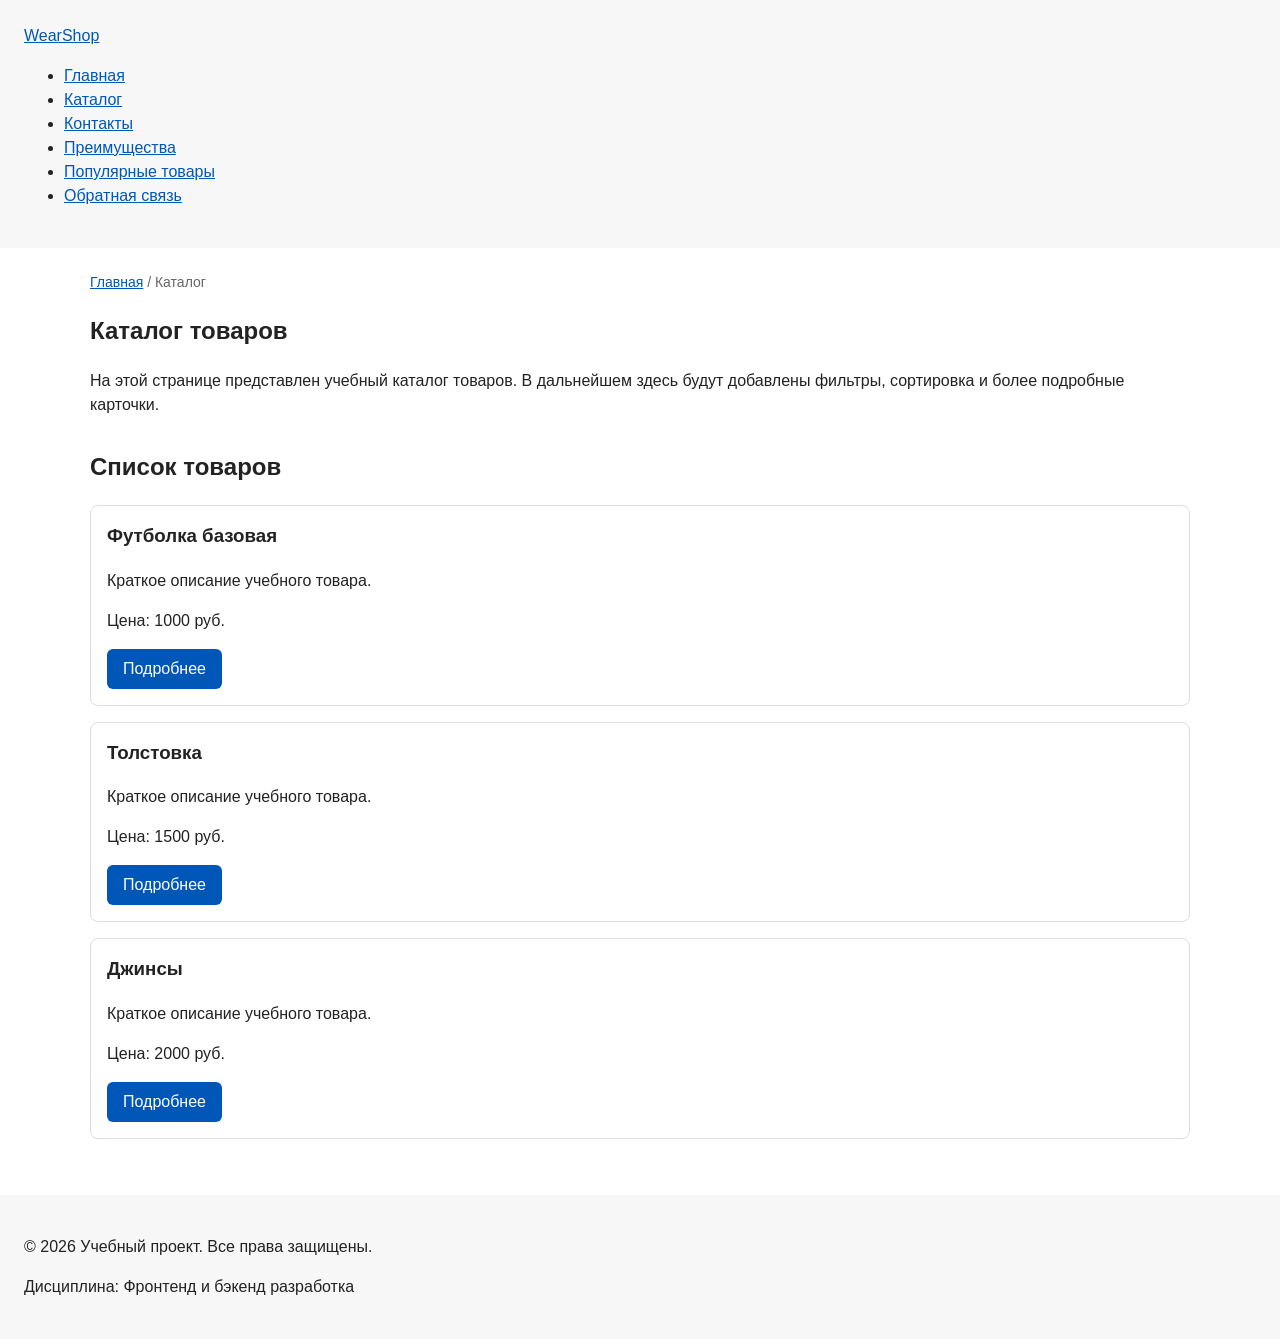
==== commit 6c77217b: "Практика 5: страницы каталога и контактов" ====
--- a/catalog.html
+++ b/catalog.html
@@ -1,44 +1,74 @@
 <!DOCTYPE html>
 <html lang="ru">
 <head>
- <meta charset="UTF-8">
- <meta name="viewport" content="width=device-width, initial-scale=1">
- <title>Каталог одежды | FORMA</title>
- <meta name="description" content="Шесть моделей FORMA: рубашки, худи, футболки, джинсы, жилеты и аксессуары. Категории и сравнение.">
- <link rel="icon" href="images/favicon.svg" type="image/svg+xml">
- <link rel="stylesheet" href="css/style.css">
- <script src="js/main.js" defer></script>
+  <meta charset="UTF-8">
+  <meta name="viewport" content="width=device-width, initial-scale=1.0">
+  <meta name="description" content="Каталог товаров учебного интернет-магазина.">
+  <title>Каталог товаров — Магазин одежды WearShop</title>
+  <link rel="stylesheet" href="css/style.css">
 </head>
-<body id="top">
- <a class="skip-link" href="#main">Перейти к содержимому</a>
- <div class="announcement">Новая коллекция / Осень 2026 <span>Учебный магазин одежды</span></div>
- <header class="site-header">
-  <div class="site-header__inner container">
-   <a class="site-header__logo" href="index.html" aria-label="FORMA — главная">FORMA<span class="site-header__dot">®</span></a>
-   <nav class="site-nav" aria-label="Основная навигация"><ul class="site-nav__list"><li class="site-nav__item"><a class="site-nav__link" href="index.html">Главная</a></li><li class="site-nav__item"><a class="site-nav__link site-nav__link--active" href="catalog.html" aria-current="page">Каталог</a></li><li class="site-nav__item"><a class="site-nav__link" href="product.html">Товар</a></li><li class="site-nav__item"><a class="site-nav__link" href="order.html">Заявка</a></li><li class="site-nav__item"><a class="site-nav__link" href="contacts.html">Контакты</a></li></ul></nav>
-   <a class="site-header__cta" href="order.html">Оставить заявку</a>
-  </div>
- </header>
- <main id="main"><nav class="breadcrumbs container" aria-label="Хлебные крошки"><ol class="breadcrumbs__list"><li><a href="index.html">Главная</a></li><li aria-current="page">Каталог</li></ol></nav><div class="container page-heading"><p class="eyebrow">Коллекция 01 / Осень 2026</p><h1>Вещи для жизни.</h1><p>Шесть моделей. Четыре категории. Ваши сочетания.</p></div><div class="catalog-layout container"><aside class="catalog-sidebar" aria-labelledby="categories-title"><h2 id="categories-title">Категории</h2><nav class="category-nav" aria-label="Категории каталога"><a href="#outerwear">Верхний слой <span>02</span></a><a href="#knitwear">Трикотаж <span>01</span></a><a href="#basics">Базовый гардероб <span>02</span></a><a href="#accessories">Аксессуары <span>01</span></a><a href="#comparison">Сравнение моделей</a></nav><form class="filter" aria-describedby="filter-note"><fieldset class="filter__fieldset" disabled><legend>Фильтры</legend><label class="filter__label" for="filter-size">Размер</label><select class="filter__select" id="filter-size" name="size"><option>Любой размер</option><option>S</option><option>M</option><option>L</option></select><label class="filter__label" for="filter-price">Цена до</label><select class="filter__select" id="filter-price" name="price"><option>10 000 ₽</option><option>5 000 ₽</option></select><label class="filter__checkbox" for="filter-stock"><input id="filter-stock" name="in_stock" type="checkbox"> Только в наличии</label><button class="button button--outline" type="button" disabled>Применить</button></fieldset><p class="filter__note" id="filter-note">Статический макет фильтров. Для перехода к товарам используйте категории выше.</p></form><p class="catalog-sidebar__note">Не уверены в размере?<br><a href="product.html#size-guide">Посмотреть размерную сетку</a></p></aside><div class="catalog-content"><section class="catalog-section" id="outerwear" aria-labelledby="outerwear-title"><div class="section-heading section-heading--row"><h2 id="outerwear-title">Верхний слой</h2><span class="catalog-section__count">02 модели</span></div><div class="product-grid product-grid--catalog"><article class="product-card ">
- <a class="product-card__image-link" href="product.html" aria-label="Подробнее: Рубашка Field"><img class="product-card__image" src="images/product.svg" alt="Рубашка Field, цвет табачный" width="480" height="460" loading="lazy"><span class="product-card__badge">Хит</span></a>
- <div class="product-card__body"><p class="product-card__category">Верхний слой / Табачный</p><h3 class="product-card__title"><a href="product.html">Рубашка Field</a></h3><p class="product-card__description">Плотный хлопок, накладные карманы и свободный силуэт. Носите как рубашку или лёгкую куртку.</p><p class="product-card__price">6 490 ₽ </p><div class="product-card__bottom"><span class="product-card__sizes">XS, S, M, L, XL</span><a class="product-card__link" href="product.html">Подробнее</a></div></div></article><article class="product-card product-card--new">
- <a class="product-card__image-link" href="product-vest.html" aria-label="Подробнее: Жилет Layer"><img class="product-card__image" src="images/product-vest.svg" alt="Жилет Layer, цвет оливковый" width="480" height="460" loading="lazy"><span class="product-card__badge">Новинка</span></a>
- <div class="product-card__body"><p class="product-card__category">Верхний слой / Оливковый</p><h3 class="product-card__title"><a href="product-vest.html">Жилет Layer</a></h3><p class="product-card__description">Лёгкий жилет для многослойных образов. Два объёмных кармана и регулируемый низ.</p><p class="product-card__price">4 990 ₽ </p><div class="product-card__bottom"><span class="product-card__sizes">S, M, L, XL</span><a class="product-card__link" href="product-vest.html">Подробнее</a></div></div></article></div></section><section class="catalog-section" id="knitwear" aria-labelledby="knitwear-title"><div class="section-heading section-heading--row"><h2 id="knitwear-title">Трикотаж</h2><span class="catalog-section__count">01 модели</span></div><div class="product-grid product-grid--catalog"><article class="product-card product-card--new">
- <a class="product-card__image-link" href="product-hoodie.html" aria-label="Подробнее: Худи Sunday"><img class="product-card__image" src="images/product-hoodie.svg" alt="Худи Sunday, цвет графит" width="480" height="460" loading="lazy"><span class="product-card__badge">Новинка</span></a>
- <div class="product-card__body"><p class="product-card__category">Трикотаж / Графит</p><h3 class="product-card__title"><a href="product-hoodie.html">Худи Sunday</a></h3><p class="product-card__description">Мягкий футер с начёсом, объёмный капюшон и карман для холодных рук.</p><p class="product-card__price">5 990 ₽ </p><div class="product-card__bottom"><span class="product-card__sizes">XS, S, M, L, XL</span><a class="product-card__link" href="product-hoodie.html">Подробнее</a></div></div></article></div></section><section class="catalog-section" id="basics" aria-labelledby="basics-title"><div class="section-heading section-heading--row"><h2 id="basics-title">Базовый гардероб</h2><span class="catalog-section__count">02 модели</span></div><div class="product-grid product-grid--catalog"><article class="product-card product-card--discount">
- <a class="product-card__image-link" href="product-tee.html" aria-label="Подробнее: Футболка Daily"><img class="product-card__image" src="images/product-tee.svg" alt="Футболка Daily, цвет молочный" width="480" height="460" loading="lazy"><span class="product-card__badge">−17%</span></a>
- <div class="product-card__body"><p class="product-card__category">База / Молочный</p><h3 class="product-card__title"><a href="product-tee.html">Футболка Daily</a></h3><p class="product-card__description">Базовая футболка из плотного джерси. Держит форму и сочетается с любым нижним слоем.</p><p class="product-card__price">2 490 ₽ <del class="product-card__old-price">2 990 ₽</del></p><div class="product-card__bottom"><span class="product-card__sizes">XS, S, M, L, XL</span><a class="product-card__link" href="product-tee.html">Подробнее</a></div></div></article><article class="product-card ">
- <a class="product-card__image-link" href="product-jeans.html" aria-label="Подробнее: Джинсы Straight"><img class="product-card__image" src="images/product-jeans.svg" alt="Джинсы Straight, цвет синий" width="480" height="460" loading="lazy"></a>
- <div class="product-card__body"><p class="product-card__category">Деним / Синий</p><h3 class="product-card__title"><a href="product-jeans.html">Джинсы Straight</a></h3><p class="product-card__description">Прямые джинсы со средней посадкой. Плотный деним без эластана красиво стареет со временем.</p><p class="product-card__price">7 490 ₽ </p><div class="product-card__bottom"><span class="product-card__sizes">26, 28, 30, 32, 34</span><a class="product-card__link" href="product-jeans.html">Подробнее</a></div></div></article></div></section><section class="catalog-section" id="accessories" aria-labelledby="accessories-title"><div class="section-heading section-heading--row"><h2 id="accessories-title">Аксессуары</h2><span class="catalog-section__count">01 модели</span></div><div class="product-grid product-grid--catalog"><article class="product-card product-card--unavailable">
- <a class="product-card__image-link" href="product-cap.html" aria-label="Подробнее: Кепка Day Off"><img class="product-card__image" src="images/product-cap.svg" alt="Кепка Day Off, цвет терракотовый" width="480" height="460" loading="lazy"><span class="product-card__badge">Скоро</span></a>
- <div class="product-card__body"><p class="product-card__category">Аксессуары / Терракотовый</p><h3 class="product-card__title"><a href="product-cap.html">Кепка Day Off</a></h3><p class="product-card__description">Шестипанельная кепка из хлопка с металлической застёжкой. Для дней без планов.</p><p class="product-card__price">1 990 ₽ </p><div class="product-card__bottom"><span class="product-card__sizes">Один размер</span><a class="product-card__link" href="product-cap.html">Подробнее</a></div></div></article></div></section><section id="comparison" class="section" aria-labelledby="comparison-title"><p class="eyebrow">Выбирайте по делу</p><h2 id="comparison-title">Три основы — три задачи</h2><div class="table-wrap" tabindex="0" role="region" aria-label="Сравнение трёх моделей одежды"><table class="data-table"><caption>Сравнение моделей FORMA</caption><thead><tr><th scope="col">Параметр</th><th scope="col">Field</th><th scope="col">Sunday</th><th scope="col">Daily</th></tr></thead><tbody><tr><th scope="row">Назначение</th><td>Верхний слой</td><td>Тёплый трикотаж</td><td>Базовый слой</td></tr><tr><th scope="row">Материал</th><td>100% хлопок</td><td>80% хлопок, 20% полиэстер</td><td>100% хлопок</td></tr><tr><th scope="row">Посадка</th><td>Свободная</td><td>Оверсайз</td><td>Прямая</td></tr><tr><th scope="row">Цена</th><td>6 490 ₽</td><td>5 990 ₽</td><td>2 490 ₽</td></tr><tr><th scope="row">Подробнее</th><td><a href="product.html">Рубашка Field</a></td><td><a href="product-hoodie.html">Худи Sunday</a></td><td><a href="product-tee.html">Футболка Daily</a></td></tr></tbody></table></div></section></div></div></main>
- <footer class="site-footer">
-  <div class="site-footer__inner container">
-   <div><a class="site-footer__logo" href="index.html">FORMA®</a><p>Одежда для вашего ритма.</p><p class="site-footer__note">Учебный проект. Товары и условия вымышлены.<br>Покупки и отправка заявок недоступны.</p></div>
-   <nav class="site-footer__nav" aria-label="Дополнительная навигация"><a href="catalog.html">Каталог</a><a href="delivery.html">Доставка и уход</a><a href="index.html#advantages">Преимущества</a><a href="index.html#popular">Популярное</a><a href="contacts.html#faq">Вопросы и ответы</a><a href="contacts.html">Контакты</a></nav>
-  </div>
-  <div class="site-footer__bottom container"><span>© 2026 FORMA. Учебный проект КР №1.</span><span>Ермаков Артем Владимирович · ЭФБО 04-25</span></div>
- </footer>
- <a class="back-top" href="#top" aria-label="Вернуться наверх">↑</a>
+<body>
+  <header>
+    <div class="site-header">
+      <a class="site-logo" href="index.html">WearShop</a>
+
+      <nav class="site-nav" aria-label="Основная навигация">
+        <ul class="site-nav__list">
+          <li><a href="index.html">Главная</a></li>
+          <li><a href="catalog.html">Каталог</a></li>
+          <li><a href="contacts.html">Контакты</a></li>
+          <li><a href="index.html#advantages">Преимущества</a></li>
+          <li><a href="index.html#popular">Популярные товары</a></li>
+          <li><a href="index.html#contacts">Обратная связь</a></li>
+        </ul>
+      </nav>
+    </div>
+  </header>
+
+  <main>
+    <nav class="breadcrumbs" aria-label="Хлебные крошки">
+      <a href="index.html">Главная</a>
+      <span>Каталог</span>
+    </nav>
+
+    <section class="section">
+      <h1>Каталог товаров</h1>
+      <p>
+        На этой странице представлен учебный каталог товаров.
+        В дальнейшем здесь будут добавлены фильтры, сортировка и более
+        подробные карточки.
+      </p>
+    </section>
+
+    <section class="section">
+      <h2>Список товаров</h2>
+
+      <article class="product-card">
+        <h3>Футболка базовая</h3>
+        <p>Краткое описание учебного товара.</p>
+        <p>Цена: 1000 руб.</p>
+        <a class="button" href="index.html#popular">Подробнее</a>
+      </article>
+
+      <article class="product-card">
+        <h3>Толстовка</h3>
+        <p>Краткое описание учебного товара.</p>
+        <p>Цена: 1500 руб.</p>
+        <a class="button" href="index.html#popular">Подробнее</a>
+      </article>
+
+      <article class="product-card">
+        <h3>Джинсы</h3>
+        <p>Краткое описание учебного товара.</p>
+        <p>Цена: 2000 руб.</p>
+        <a class="button" href="index.html#popular">Подробнее</a>
+      </article>
+    </section>
+  </main>
+
+  <footer>
+    <p>&copy; 2026 Учебный проект. Все права защищены.</p>
+    <p>Дисциплина: Фронтенд и бэкенд разработка</p>
+  </footer>
 </body>
-</html>
+</html>
--- a/css/style.css
+++ b/css/style.css
@@ -1,293 +1,429 @@
-/* FORMA — единый стиль многостраничного HTML/CSS-проекта.
-   БЭМ: блок, блок__элемент, блок--модификатор. */
+/* Практическое занятие 5: код на основе методических примеров. */
+*/
+* {
+  box-sizing: border-box;
+}
+
+*/
+body {
+  margin: 0;
+  font-family: Arial, sans-serif;
+  line-height: 1.5;
+  color: #222222;
+  background-color: #ffffff;
+}
+
+*/
+header,
+main,
+footer {
+  padding: 20px;
+}
+
+*/
+header {
+  background-color: #f2f2f2;
+}
+
+*/
+footer {
+  background-color: #f2f2f2;
+}
+
+*/
+.site-header {
+  max-width: 1100px;
+  margin: 0 auto;
+}
+
+*/
+.site-logo {
+  font-weight: bold;
+  text-decoration: none;
+  color: #222222;
+}
+
+*/
+.site-nav__list {
+  padding: 0;
+  margin: 16px 0 0;
+  list-style: none;
+}
+
+*/
+.site-nav__list li {
+  margin-bottom: 8px;
+}
+
+*/
+.site-nav__list a {
+  color: #0057b8;
+  text-decoration: none;
+}
+
+*/
+.site-nav__list a:hover {
+  text-decoration: underline;
+}
+
+*/
+.hero {
+  max-width: 1100px;
+  margin: 0 auto 32px;
+  padding: 32px 20px;
+  background-color: #eef5ff;
+  border-radius: 12px;
+}
+
+*/
+.section {
+  max-width: 1100px;
+  margin: 0 auto 32px;
+}
+
+*/
+.section h2 {
+  margin-top: 0;
+}
+
+*/
+.product-card {
+  margin-bottom: 16px;
+  padding: 16px;
+  border: 1px solid #dddddd;
+  border-radius: 8px;
+  background-color: #ffffff;
+}
+
+*/
+.product-card h3 {
+  margin-top: 0;
+}
+
+*/
+.button {
+  display: inline-block;
+  padding: 10px 16px;
+  color: #ffffff;
+  background-color: #0057b8;
+  text-decoration: none;
+  border-radius: 6px;
+}
+
+*/
+.button:hover {
+  background-color: #003f86;
+}
+
+*/
+.aside-info {
+  max-width: 1100px;
+  margin: 0 auto 32px;
+  padding: 16px;
+  border-left: 4px solid #0057b8;
+  background-color: #f7f7f7;
+}
+
+*/
+.order-dialog {
+  width: min(100% - 32px, 560px);
+  padding: 24px;
+  border: none;
+  border-radius: 12px;
+}
+
+*/
+.order-dialog::backdrop {
+  background-color: rgba(0, 0, 0, 0.5);
+}
+
+*/
+.form-field {
+  margin-bottom: 16px;
+}
+
+*/
+.form-field label {
+  display: block;
+  margin-bottom: 6px;
+}
+
+*/
+.form-field input,
+.form-field select,
+.form-field textarea {
+  width: 100%;
+  padding: 10px 12px;
+  border: 1px solid #cccccc;
+  border-radius: 6px;
+  font: inherit;
+}
+
+*/
+.form-field input[type="checkbox"] {
+  width: auto;
+}
+
+*/
+.form-field small {
+  display: block;
+  margin-top: 4px;
+  color: #666666;
+}
+
+*/
+.form-field input:focus-visible,
+.form-field select:focus-visible,
+.form-field textarea:focus-visible,
+.form-actions button:focus-visible {
+  outline: 2px solid #0057b8;
+  outline-offset: 2px;
+}
+
+*/
+[aria-invalid="true"] {
+  border-color: #b00020;
+}
+
+*/
+.form-actions {
+  display: flex;
+  gap: 12px;
+  margin-top: 20px;
+}
+
+*/
+.success-message {
+  max-width: 1100px;
+  margin: 24px auto;
+  padding: 16px;
+  border-left: 4px solid #168a2f;
+  background-color: #eefaf0;
+}
+
 :root {
-  --color-bg: #f8f8f5;
-  --color-surface: #ffffff;
-  --color-text: #22231f;
-  --color-muted: #64655d;
-  --color-primary: #c53222;
-  --color-primary-dark: #95271b;
-  --color-border: #d9dad2;
-  --color-danger: #a32319;
-  --space-sm: .5rem;
-  --space-md: 1rem;
-  --space-lg: 1.5rem;
-  --space-xl: 3rem;
-  --radius-sm: .2rem;
-  --radius-md: .5rem;
-  --content-width: 1200px;
-}
-* { box-sizing: border-box; }
-html { scroll-behavior: smooth; scroll-padding-top: 7rem; }
-body { margin: 0; background: var(--color-bg); color: var(--color-text); font: 1rem/1.6 -apple-system, BlinkMacSystemFont, "Segoe UI", Arial, sans-serif; }
-h1, h2, h3, p, figure { margin: 0; }
-h1, h2, h3 { line-height: 1.12; font-weight: 650; }
-h1 { font-size: clamp(2.5rem, 4.5vw, 4.5rem); letter-spacing: -.05em; }
-h2 { font-size: clamp(1.7rem, 2.6vw, 2.5rem); letter-spacing: -.04em; }
-h3 { font-size: 1.25rem; letter-spacing: -.02em; }
-a { color: inherit; text-decoration-thickness: 1px; text-underline-offset: .25em; }
-a:hover { color: var(--color-primary); }
-img { display: block; max-width: 100%; height: auto; }
-button, input, select, textarea { font: inherit; }
-button, a, input, select, textarea, summary, [tabindex] { -webkit-tap-highlight-color: transparent; }
-:focus-visible { outline: 3px solid var(--color-primary); outline-offset: 5px; }
-button { cursor: pointer; }
-button:disabled, .button--disabled { opacity: .55; cursor: not-allowed; }
-button:disabled:hover { background: inherit; color: inherit; }
-::selection { background: #f7b5a7; color: var(--color-text); }
-.container { width: min(var(--content-width), calc(100% - 5rem)); margin-inline: auto; }
-.skip-link { position: fixed; top: .5rem; left: 1rem; z-index: 100; padding: .75rem 1.25rem; background: var(--color-text); color: white; transform: translateY(-180%); }
-.skip-link:focus { transform: translateY(0); color: white; }
-.announcement { display: flex; justify-content: space-between; padding: .5rem 2.5rem; background: var(--color-text); color: white; font-size: .875rem; letter-spacing: .025em; }
-.announcement span { color: #d0d2c8; }
-/* sticky: общая шапка остаётся доступной при прокрутке. */
-.site-header { position: sticky; top: 0; z-index: 20; background: var(--color-bg); border-bottom: 1px solid var(--color-border); }
-.site-header__inner { display: flex; align-items: center; justify-content: space-between; gap: 2rem; min-height: 90px; }
-.site-header__logo { font-size: 2rem; line-height: 1; font-weight: 900; letter-spacing: -.085em; text-decoration: none; white-space: nowrap; }
-.site-header__dot { font-size: 1rem; vertical-align: top; color: var(--color-primary); margin-left: .25rem; }
-.site-nav__list { display: flex; align-items: center; gap: 1.75rem; list-style: none; padding: 0; margin: 0; }
-.site-nav__link { display: block; padding: .5rem 0; text-decoration: none; font-size: .9375rem; color: var(--color-muted); border-bottom: 2px solid transparent; }
-.site-nav__link:hover, .site-nav__link--active { color: var(--color-text); border-color: var(--color-primary); }
-.site-header__cta { padding: .5rem 0; font-size: .9375rem; font-weight: 600; }
-.eyebrow { color: var(--color-muted); font-size: .875rem; letter-spacing: .08em; text-transform: uppercase; margin-bottom: 1rem; }
-.button-group { display: flex; flex-wrap: wrap; gap: .75rem; align-items: center; }
-.button { display: inline-flex; justify-content: center; align-items: center; padding: .9rem 1.5rem; min-height: 48px; background: var(--color-primary); border: 1px solid var(--color-primary); color: white; text-decoration: none; font-weight: 600; font-size: .9375rem; border-radius: var(--radius-sm); transition: background .18s, color .18s, border-color .18s; }
-.button:hover { background: var(--color-primary-dark); color: white; border-color: var(--color-primary-dark); }
-.button--outline { background: transparent; color: var(--color-text); border-color: var(--color-border); }
-.button--outline:hover { background: var(--color-text); color: white; border-color: var(--color-text); }
-.button--light { color: var(--color-text); background: white; border-color: white; }
-.button--light:hover { background: #dadcd3; color: var(--color-text); border-color: #dadcd3; }
-.text-link, .text-button { font-size: .9375rem; font-weight: 600; }
-.text-button { padding: .25rem 0; border: 0; background: none; color: var(--color-text); text-decoration: underline; text-underline-offset: .3em; }
-.text-button:hover { color: var(--color-primary); }
-.hero { display: grid; grid-template-columns: 1.08fr 1fr; gap: 4rem; padding-block: 3rem 4.5rem; align-items: center; }
-.hero__title { font-size: clamp(3rem, 5.8vw, 5.5rem); line-height: 1.03; margin-bottom: 1.75rem; letter-spacing: -.06em; }
-.hero__title em { color: var(--color-primary); font-style: normal; }
-.hero__description { max-width: 26rem; font-size: 1.1rem; color: var(--color-muted); margin-bottom: 2rem; }
-.hero__footnote { margin-top: 3.5rem; font-size: .875rem; color: var(--color-muted); }
-.hero__visual { position: relative; background: #e7e2d9; }
-.hero__image { width: 100%; }
-.hero__product { display: flex; flex-direction: column; gap: .2rem; padding: 1.4rem 1.75rem; background: #dcd5c8; font-size: .9375rem; }
-.hero__product span { font-size: .875rem; color: #555449; }
-.hero__product a { font-weight: 600; text-decoration: none; }
-.hero__stamp { position: absolute; top: 1.5rem; right: 1.5rem; padding: .65rem .9rem; border: 1px solid #6f695e; font-size: .75rem; font-weight: 600; line-height: 1.5; letter-spacing: .06em; transform: rotate(7deg); }
-.section { padding-block: 3.5rem; }
-.section-heading { margin-bottom: 2rem; }
-.section-heading p:not(.eyebrow) { margin-top: 1rem; color: var(--color-muted); max-width: 44rem; }
-.section-heading--row { display: flex; align-items: end; justify-content: space-between; gap: 1.5rem; }
-.advantages { border-top: 1px solid var(--color-border); padding-block: 3rem; border-bottom: 1px solid var(--color-border); }
-.advantages__grid { display: grid; grid-template-columns: repeat(3, minmax(0, 1fr)); gap: 3rem; }
-.advantage { border-top: 1px solid var(--color-border); padding-top: 1rem; }
-.advantage__number { display: block; color: var(--color-primary); font-size: .875rem; margin-bottom: 1.2rem; }
-.advantage p { color: var(--color-muted); margin-top: .75rem; max-width: 25rem; }
-.product-grid { display: grid; grid-template-columns: repeat(3, minmax(0, 1fr)); gap: 1.5rem; }
-/* relative у карточки; absolute у бейджа внутри изображения. */
-.product-card { position: relative; min-width: 0; }
-.product-card__image-link { display: block; position: relative; text-decoration: none; overflow: hidden; }
-.product-card__image { width: 100%; transition: transform .25s; }
-.product-card__image-link:hover .product-card__image { transform: scale(1.035); }
-.product-card__badge { position: absolute; top: 1rem; left: 1rem; padding: .2rem .65rem; background: var(--color-text); color: white; font-size: .8125rem; }
-.product-card--new .product-card__badge { background: white; color: var(--color-text); }
-.product-card--discount .product-card__badge { background: var(--color-primary); }
-.product-card--unavailable .product-card__badge { background: #606256; }
-.product-card__body { padding-block: 1rem 1.25rem; }
-.product-card__category { color: var(--color-muted); font-size: .875rem; margin-bottom: .4rem; }
-.product-card__title a { text-decoration: none; }
-.product-card__description { margin-block: .65rem .75rem; font-size: .9375rem; color: var(--color-muted); min-height: 4.5em; }
-.product-card__price { display: flex; align-items: baseline; gap: .7rem; font-size: 1.1rem; font-weight: 650; }
-.product-card__old-price { color: var(--color-muted); font-size: .875rem; font-weight: 400; }
-.product-card__bottom { display: flex; flex-wrap: wrap; justify-content: space-between; gap: .5rem; border-top: 1px solid var(--color-border); margin-top: 1rem; padding-top: .75rem; }
-.product-card__sizes { font-size: .8125rem; color: var(--color-muted); }
-.product-card__link { font-size: .875rem; font-weight: 600; }
-.editorial { display: grid; grid-template-columns: 1fr 1fr; gap: 3rem; background: var(--color-text); color: white; padding: 3rem; margin-block: 1rem 2rem; }
-.editorial .eyebrow { color: #c3c6bb; }
-.editorial h2 { font-size: clamp(2rem, 3.5vw, 3rem); }
-.editorial p:not(.eyebrow) { margin-bottom: 1.5rem; color: #d9dcd3; }
-.contact-strip { display: flex; align-items: center; flex-wrap: wrap; justify-content: space-between; gap: 1.5rem; padding-block: 3rem 4rem; }
-.contact-strip p:not(.eyebrow) { color: var(--color-muted); margin-top: .75rem; }
-.contact-strip h2 { font-size: 2rem; }
-.breadcrumbs { padding-block: 1.5rem; font-size: .875rem; color: var(--color-muted); }
-.breadcrumbs__list { display: flex; flex-wrap: wrap; gap: .6rem; list-style: none; padding: 0; margin: 0; }
-.breadcrumbs__list li + li::before { content: "/"; margin-right: .6rem; color: #999b91; }
-.breadcrumbs__list a { text-decoration: none; }
-.page-heading { padding-block: .75rem 3rem; }
-.page-heading p:not(.eyebrow) { color: var(--color-muted); margin-top: 1rem; font-size: 1.1rem; }
-.catalog-layout { display: grid; grid-template-columns: 220px minmax(0, 1fr); gap: 3rem; padding-bottom: 3rem; align-items: start; }
-.catalog-sidebar { position: sticky; top: 7rem; }
-.catalog-sidebar h2 { font-size: 1.25rem; margin-bottom: 1rem; }
-.category-nav { display: flex; flex-direction: column; gap: .75rem; }
-.category-nav a { display: flex; justify-content: space-between; gap: .5rem; text-decoration: none; font-size: .9375rem; }
-.category-nav span { color: var(--color-muted); font-size: .875rem; }
-.catalog-sidebar__note { margin-top: 1.5rem; font-size: .875rem; color: var(--color-muted); }
-.filter { padding-top: 1.5rem; margin-top: 1.5rem; border-top: 1px solid var(--color-border); }
-.filter__fieldset { border: 0; margin: 0; padding: 0; }
-.filter__fieldset legend { font-size: 1rem; font-weight: 650; padding: 0; margin-bottom: .75rem; }
-.filter__label { display: block; margin-block: .75rem .35rem; font-size: .875rem; }
-.filter__select { width: 100%; min-height: 42px; border: 1px solid var(--color-border); padding: .5rem; background: white; color: var(--color-muted); border-radius: var(--radius-sm); }
-.filter__checkbox { display: flex; gap: .5rem; align-items: center; margin-block: 1rem; font-size: .875rem; }
-.filter .button { width: 100%; }
-.filter__note { margin-top: .75rem; font-size: .875rem; color: var(--color-muted); }
-.catalog-section { margin-bottom: 2.5rem; }
-.catalog-section h2 { font-size: 1.65rem; }
-.catalog-section__count { color: var(--color-muted); font-size: .875rem; }
-.product-grid--catalog { grid-template-columns: repeat(2, minmax(0, 1fr)); }
-.table-wrap { max-width: 100%; overflow-x: auto; }
-.data-table { width: 100%; border-collapse: collapse; background: var(--color-surface); font-size: .9375rem; margin-top: 1rem; }
-.data-table caption { padding: .5rem 0 1rem; text-align: left; font-size: .875rem; color: var(--color-muted); }
-.data-table th, .data-table td { padding: 1rem; text-align: left; border-bottom: 1px solid var(--color-border); vertical-align: top; }
-.data-table thead { background: #e9eae3; }
-.data-table th { font-weight: 600; }
-.data-table tbody th { width: 26%; }
-.data-table tbody tr:hover { background: #f2f2ec; }
-.product-detail { display: grid; grid-template-columns: 1.1fr 1fr; gap: 4rem; padding-block: .75rem 3.5rem; align-items: start; }
-.product-detail__visual { background: #e7e2d9; }
-.product-detail__visual img { width: 100%; }
-.product-detail__image-caption { display: block; padding: 1rem 1.5rem; font-size: .875rem; color: var(--color-muted); background: #eeede7; }
-.product-detail__content { padding-top: 1.5rem; }
-.product-detail__content h1 { font-size: clamp(2.5rem, 3.8vw, 3.7rem); }
-.product-detail__price { margin-top: 1rem; font-size: 1.5rem; font-weight: 600; }
-.product-detail__price del { color: var(--color-muted); font-size: 1rem; margin-left: .5rem; font-weight: 400; }
-.product-detail__description { margin-top: 1.5rem; color: var(--color-muted); font-size: 1.05rem; }
-.product-detail__facts { margin-block: 2rem; }
-.product-detail__facts div { display: flex; flex-wrap: wrap; justify-content: space-between; gap: .5rem; margin-bottom: .75rem; font-size: .9375rem; }
-.product-detail__facts dt { color: var(--color-muted); }
-.product-detail__facts dd { margin: 0; display: flex; align-items: center; gap: .5rem; }
-.color-swatch { display: inline-block; width: 1rem; height: 1rem; background: var(--swatch); border-radius: 50%; border: 1px solid #666; }
-.product-detail__note { flex-basis: 100%; font-size: .875rem; color: var(--color-muted); margin-bottom: 1rem; }
-.product-detail__links { display: flex; flex-wrap: wrap; gap: 1.5rem; padding-top: 1.5rem; border-top: 1px solid var(--color-border); margin-top: 1.5rem; font-size: .875rem; }
-.product-info { display: grid; grid-template-columns: 1.4fr .8fr; gap: 3rem; align-items: start; }
-.care-note { background: #e9eae3; padding: 2rem; }
-.care-note h2 { font-size: 1.65rem; margin-bottom: 1rem; }
-.care-note p { margin-bottom: 1.5rem; }
-.size-dialog { max-width: min(650px, calc(100% - 2rem)); max-height: 85vh; width: 650px; padding: 2rem; border: 1px solid var(--color-border); border-radius: var(--radius-md); color: var(--color-text); background: var(--color-bg); overflow-y: auto; }
-.size-dialog::backdrop { background: rgb(20 22 18 / .65); }
-.size-dialog__header { display: flex; align-items: center; justify-content: space-between; gap: 1rem; margin-bottom: 1.5rem; }
-.size-dialog__header h2 { font-size: 1.75rem; }
-.size-dialog__close { display: grid; place-items: center; min-width: 44px; min-height: 44px; border: 1px solid var(--color-border); background: white; font-size: 1.75rem; line-height: 1; }
-.size-dialog__close:hover { background: var(--color-text); color: white; }
-.size-dialog__note { color: var(--color-muted); font-size: .875rem; margin-top: 1rem; }
-.order-layout { display: grid; grid-template-columns: minmax(0, 1.65fr) minmax(260px, .85fr); gap: 4rem; align-items: start; padding-bottom: 4rem; }
-.order-layout h2 { font-size: 1.65rem; margin-bottom: 1rem; }
-.form-note { padding: 1rem 1.25rem; background: #e9eae3; color: #515447; font-size: .9375rem; margin-block: 1rem 1.5rem; border-left: 3px solid #767c67; }
-.order-form__hint { color: var(--color-muted); font-size: .875rem; }
-.order-form__fieldset { border: 0; border-top: 1px solid var(--color-border); padding: 1.5rem 0; margin: 1.5rem 0 0; min-width: 0; }
-.order-form__fieldset legend { font-weight: 650; padding-right: .75rem; }
-.order-form__grid { display: grid; grid-template-columns: 1fr 1fr; gap: 1.25rem; }
-.order-form__field { display: flex; flex-direction: column; gap: .4rem; }
-.order-form__field--wide { grid-column: 1 / -1; }
-.order-form__label { font-size: .9375rem; font-weight: 600; }
-.order-form__input { width: 100%; min-height: 48px; border: 1px solid #b9bdb0; background: white; padding: .7rem .8rem; border-radius: var(--radius-sm); color: var(--color-text); }
-.order-form__input:hover { border-color: #646b59; }
-.order-form__input:focus-visible { border-color: var(--color-primary); outline-offset: 2px; }
-.order-form__input:user-invalid { border-color: var(--color-danger); }
-.order-form__input::placeholder { color: #777b71; }
-textarea.order-form__input { resize: vertical; }
-.order-form__help { font-size: .875rem; color: var(--color-muted); }
-.order-form__choice, .order-form__consent { display: flex; align-items: start; gap: .65rem; padding-block: .4rem; }
-.order-form__choice input, .order-form__consent input { flex: 0 0 auto; width: 1.05rem; height: 1.05rem; margin-top: .25rem; accent-color: var(--color-primary); }
-.order-form__consent { margin-block: 1.5rem; font-size: .9375rem; }
-.order-form__actions { display: flex; flex-wrap: wrap; gap: 1rem; }
-.order-aside { background: #e9eae3; padding: 2rem; position: sticky; top: 7rem; }
-.steps { padding-left: 1.5rem; }
-.steps li { padding-left: .25rem; margin-bottom: 1.5rem; }
-.steps li::marker { color: var(--color-primary); font-weight: 650; }
-.steps p { color: var(--color-muted); font-size: .9375rem; margin-top: .5rem; }
-.contacts-layout { display: grid; grid-template-columns: 1fr 1fr; gap: 4rem; padding-bottom: 2rem; }
-.contact-details { font-style: normal; margin-top: 2rem; }
-.contact-details div { margin-bottom: 1.25rem; }
-.contact-details span { display: block; font-size: .875rem; color: var(--color-muted); }
-.contact-details a, .contact-details p { font-size: 1.1rem; }
-.contact-callout { background: #e7e2d9; padding: 3rem; align-self: start; }
-.contact-callout p:not(.eyebrow) { margin-block: 1.25rem 1.5rem; color: #535447; }
-.faq { max-width: 900px; }
-.faq h2 { margin-bottom: 1.5rem; }
-.faq__item { border-top: 1px solid var(--color-border); padding-block: 1.25rem; }
-.faq__item:last-child { border-bottom: 1px solid var(--color-border); }
-.faq__item summary { cursor: pointer; font-size: 1.05rem; font-weight: 600; }
-.faq__item summary:hover { color: var(--color-primary); }
-.faq__item p { margin-top: 1rem; color: var(--color-muted); padding-left: 1.25rem; }
-.privacy { padding-block: 2rem 4rem; max-width: 900px; }
-.privacy p:not(.eyebrow) { margin-top: 1rem; color: var(--color-muted); }
-.form-result { max-width: 850px; padding-block: 3rem 5rem; min-height: 60vh; }
-.form-result h1 { font-size: clamp(2.5rem, 4vw, 3.8rem); }
-.form-result p:not(.eyebrow) { margin-top: 1.5rem; color: var(--color-muted); }
-.form-result .form-result__lead { font-size: 1.2rem; color: var(--color-text); }
-.form-result .button-group { margin-top: 2rem; }
-.site-footer { background: var(--color-text); color: white; padding-block: 3rem 1.25rem; }
-.site-footer__inner { display: flex; align-items: start; justify-content: space-between; gap: 3rem; padding-bottom: 2.5rem; }
-.site-footer__logo { font-size: 2.25rem; font-weight: 900; letter-spacing: -.085em; text-decoration: none; }
-.site-footer__inner p { color: #d3d6cb; margin-top: .75rem; }
-.site-footer__inner .site-footer__note { color: #b8beb0; font-size: .875rem; }
-.site-footer__nav { display: grid; grid-template-columns: 1fr 1fr; gap: 1rem 3rem; font-size: .9375rem; }
-.site-footer__nav a { text-decoration: none; }
-.site-footer a:hover { color: #ffb6a6; }
-.site-footer__bottom { display: flex; flex-wrap: wrap; justify-content: space-between; gap: 1rem; border-top: 1px solid #54574d; padding-top: 1.25rem; color: #b8beb0; font-size: .875rem; }
-/* fixed и z-index: кнопка доступна независимо от прокрутки. */
-.back-top { position: fixed; bottom: 1.25rem; right: 1.25rem; z-index: 25; display: grid; place-items: center; width: 44px; height: 44px; background: var(--color-text); border: 1px solid #c4c8b9; color: white; text-decoration: none; font-size: 1.4rem; }
-.back-top:hover { background: var(--color-primary); color: white; }
-/* Базовые улучшения читаемости; полная адаптация — тема следующей КР. */
-@media (max-width: 1000px) {
- .site-header__inner { gap: 1rem; }
- .site-nav__list { gap: 1rem; }
- .site-header__cta { display: none; }
- .hero, .product-detail { gap: 2rem; }
- .catalog-layout { gap: 1.5rem; grid-template-columns: 190px minmax(0, 1fr); }
- .order-layout { gap: 2rem; }
- .contacts-layout { gap: 2rem; }
- .hero__stamp { display: none; }
-}
-@media (max-width: 760px) {
- html { scroll-padding-top: 9rem; }
- .container { width: calc(100% - 2rem); }
- .announcement { padding-inline: 1rem; font-size: .8125rem; }
- .announcement span { display: none; }
- .site-header__inner { flex-wrap: wrap; gap: .75rem; padding-block: 1rem; min-height: auto; }
- .site-header__logo { font-size: 1.8rem; }
- .site-nav { flex-basis: 100%; }
- .site-nav__list { gap: 1.25rem; flex-wrap: wrap; }
- .site-nav__link { font-size: .875rem; }
- .hero { grid-template-columns: 1fr; padding-block: 2rem 3rem; }
- .hero__title { font-size: clamp(3rem, 10vw, 4.5rem); }
- .hero__footnote { margin-top: 1.5rem; }
- .hero__visual { max-width: 540px; }
- .advantages__grid, .product-grid { grid-template-columns: 1fr; gap: 1.5rem; }
- .product-grid--catalog { grid-template-columns: repeat(2, minmax(0, 1fr)); }
- .advantages { padding-block: 2rem; }
- .section { padding-block: 2rem; }
- .section-heading--row { align-items: start; flex-wrap: wrap; }
- .editorial { grid-template-columns: 1fr; padding: 2rem; gap: 1.5rem; }
- .catalog-layout, .product-detail, .product-info, .order-layout, .contacts-layout { grid-template-columns: 1fr; gap: 2rem; }
- .catalog-sidebar, .order-aside { position: static; }
- .category-nav { flex-direction: row; flex-wrap: wrap; gap: 1rem; }
- .filter { max-width: 400px; }
- .catalog-sidebar__note { margin-bottom: .75rem; }
- .product-detail { padding-top: 0; }
- .product-detail__content { padding-top: 0; }
- .order-form__grid { grid-template-columns: 1fr; }
- .contact-callout { padding: 2rem; }
- .site-footer__inner { flex-direction: column; gap: 2rem; }
- .site-footer__nav { gap: 1rem 2rem; }
- .data-table th, .data-table td { padding: .75rem; }
- .data-table { min-width: 360px; }
- .size-dialog { padding: 1.25rem; }
- .size-dialog .data-table { min-width: 0; }
-}
-@media (max-width: 420px) {
- .product-grid--catalog { grid-template-columns: 1fr; }
- .site-nav__list { gap: .6rem 1rem; }
- .hero__title { font-size: 3.1rem; }
- .button-group .button { width: 100%; }
-}
-@media (prefers-reduced-motion: reduce) {
- html { scroll-behavior: auto; }
- *, *::before, *::after { transition: none !important; animation: none !important; }
-}
-
-.color-swatch--tobacco { --swatch: #99764f; }
-.color-swatch--graphite { --swatch: #42484c; }
-.color-swatch--milk { --swatch: #eeebe1; }
-.color-swatch--denim { --swatch: #4c687d; }
-.color-swatch--olive { --swatch: #676e52; }
-.color-swatch--terracotta { --swatch: #b06043; }
-/* Не даём вложенной таблице расширять колонку каталога на узком экране. */
-.catalog-content { min-width: 0; }
+  /* Основные цвета проекта */
+  --color-bg: #ffffff;
+  --color-text: #222222;
+  --color-muted: #666666;
+  --color-primary: #0057b8;
+  --color-primary-dark: #003f86;
+  --color-border: #dddddd;
+  --color-surface: #f7f7f7;
+  --color-surface-accent: #eef5ff;
+  --color-danger: #b00020;
+  --color-success: #168a2f;
+  --color-success-bg: #eefaf0;
+  --color-white: #ffffff;
+
+  /* Отступы */
+  --space-xs: 4px;
+  --space-sm: 8px;
+  --space-md: 16px;
+  --space-lg: 24px;
+  --space-xl: 32px;
+
+  /* Скругления */
+  --radius-sm: 6px;
+  --radius-md: 8px;
+  --radius-lg: 12px;
+
+  /* Размеры */
+  --container-width: 1100px;
+}
+
+body {
+  margin: 0;
+  font-family: Arial, sans-serif;
+  line-height: 1.5;
+  color: var(--color-text);
+  background-color: var(--color-bg);
+}
+
+* {
+  box-sizing: border-box;
+}
+
+header,
+main,
+footer {
+  padding: var(--space-lg);
+}
+
+header {
+  background-color: var(--color-surface);
+}
+
+footer {
+  background-color: var(--color-surface);
+}
+
+a {
+  color: var(--color-primary);
+}
+
+a:hover {
+  color: var(--color-primary-dark);
+}
+
+a:focus-visible {
+  outline: 2px solid var(--color-primary);
+  outline-offset: 3px;
+}
+
+.button {
+  display: inline-block;
+  padding: var(--space-sm) var(--space-md);
+  color: var(--color-white);
+  background-color: var(--color-primary);
+  text-decoration: none;
+  border: none;
+  border-radius: var(--radius-sm);
+  cursor: pointer;
+}
+
+.button:hover {
+  background-color: var(--color-primary-dark);
+}
+
+.button:focus-visible {
+  outline: 2px solid var(--color-primary);
+  outline-offset: 3px;
+}
+
+.button:disabled {
+  opacity: 0.6;
+  cursor: not-allowed;
+}
+
+.hero {
+  max-width: var(--container-width);
+  margin: 0 auto var(--space-xl);
+  padding: var(--space-xl) var(--space-lg);
+  background-color: var(--color-surface-accent);
+  border-radius: var(--radius-lg);
+}
+
+.section {
+  max-width: var(--container-width);
+  margin: 0 auto var(--space-xl);
+}
+
+.section h2 {
+  margin-top: 0;
+}
+
+.product-card {
+  margin-bottom: var(--space-md);
+  padding: var(--space-md);
+  border: 1px solid var(--color-border);
+  border-radius: var(--radius-md);
+  background-color: var(--color-bg);
+}
+
+.product-card:hover {
+  border-color: var(--color-primary);
+}
+
+.product-card h3 {
+  margin-top: 0;
+}
+
+.aside-info {
+  max-width: var(--container-width);
+  margin: 0 auto var(--space-xl);
+  padding: var(--space-md);
+  border-left: 4px solid var(--color-primary);
+  background-color: var(--color-surface);
+}
+
+.order-dialog {
+  width: min(100% - 32px, 560px);
+  padding: var(--space-lg);
+  border: none;
+  border-radius: var(--radius-lg);
+}
+
+.order-dialog::backdrop {
+  background-color: rgba(0, 0, 0, 0.5);
+}
+
+.form-field {
+  margin-bottom: var(--space-md);
+}
+
+.form-field label {
+  display: block;
+  margin-bottom: var(--space-xs);
+}
+
+.form-field input,
+.form-field select,
+.form-field textarea {
+  width: 100%;
+  padding: 10px 12px;
+  border: 1px solid var(--color-border);
+  border-radius: var(--radius-sm);
+  font: inherit;
+}
+
+.form-field input[type="checkbox"] {
+  width: auto;
+}
+
+.form-field small {
+  display: block;
+  margin-top: var(--space-xs);
+  color: var(--color-muted);
+}
+
+.form-field input:hover,
+.form-field select:hover,
+.form-field textarea:hover {
+  border-color: var(--color-primary);
+}
+
+.form-field input:focus-visible,
+.form-field select:focus-visible,
+.form-field textarea:focus-visible,
+.form-actions button:focus-visible {
+  outline: 2px solid var(--color-primary);
+  outline-offset: 3px;
+}
+
+[aria-invalid="true"] {
+  border-color: var(--color-danger);
+}
+
+.success-message {
+  max-width: var(--container-width);
+  margin: var(--space-lg) auto;
+  padding: var(--space-md);
+  border-left: 4px solid var(--color-success);
+  background-color: var(--color-success-bg);
+}
+
+.breadcrumbs {
+  max-width: var(--container-width);
+  margin: 0 auto var(--space-md);
+  font-size: 14px;
+  color: var(--color-muted);
+}
+
+.breadcrumbs a {
+  color: var(--color-primary);
+}
+
+.breadcrumbs span::before {
+  content: " / ";
+  color: var(--color-muted);
+}
+
+html {
+  scroll-behavior: smooth;
+}
+
+:target {
+  outline: 2px dashed var(--color-primary);
+  outline-offset: 4px;
+}
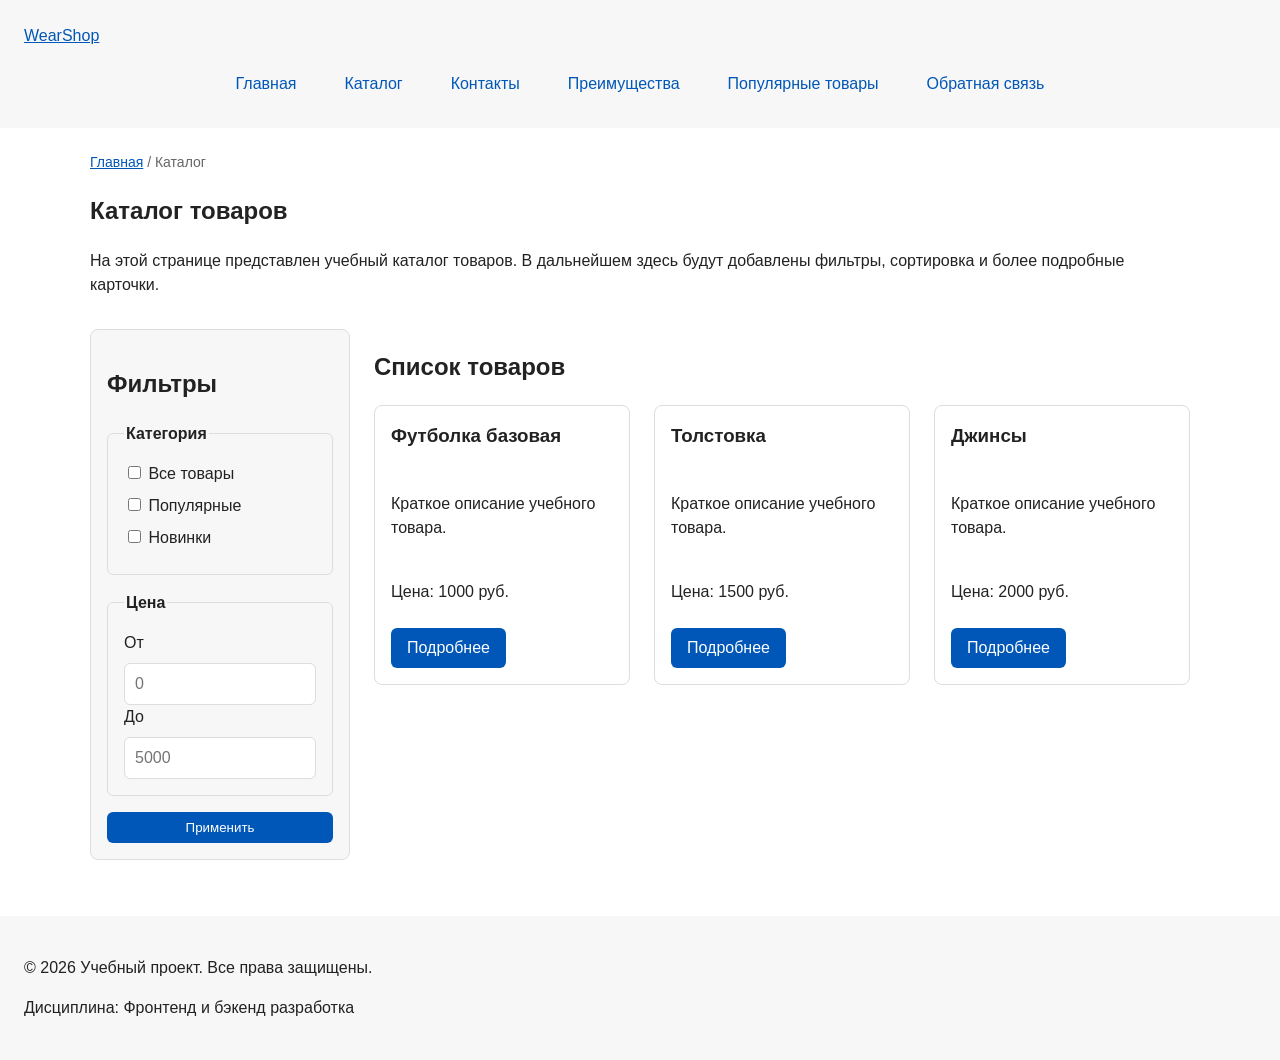
==== commit e2679a7b: "Практика 6: Flexbox и Grid" ====
--- a/catalog.html
+++ b/catalog.html
@@ -40,30 +40,69 @@
       </p>
     </section>
 
-    <section class="section">
-      <h2>Список товаров</h2>
+    <section class="catalog-layout">
+  <aside class="catalog-filters">
+    <h2>Фильтры</h2>
 
+    <form class="filters-form" action="#" method="get">
+      <fieldset>
+        <legend>Категория</legend>
+
+        <label>
+          <input type="checkbox" name="category" value="all">
+          Все товары
+        </label>
+
+        <label>
+          <input type="checkbox" name="category" value="popular">
+          Популярные
+        </label>
+
+        <label>
+          <input type="checkbox" name="category" value="new">
+          Новинки
+        </label>
+      </fieldset>
+
+      <fieldset>
+        <legend>Цена</legend>
+
+        <label for="price-from">От</label>
+        <input id="price-from" name="price-from" type="number" min="0" placeholder="0">
+
+        <label for="price-to">До</label>
+        <input id="price-to" name="price-to" type="number" min="0" placeholder="5000">
+      </fieldset>
+
+      <button class="button" type="submit">Применить</button>
+    </form>
+  </aside>
+
+  <section class="catalog-products">
+    <h2>Список товаров</h2>
+
+    <div class="products-grid">
       <article class="product-card">
         <h3>Футболка базовая</h3>
         <p>Краткое описание учебного товара.</p>
         <p>Цена: 1000 руб.</p>
         <a class="button" href="index.html#popular">Подробнее</a>
       </article>
-
-      <article class="product-card">
+<article class="product-card">
         <h3>Толстовка</h3>
         <p>Краткое описание учебного товара.</p>
         <p>Цена: 1500 руб.</p>
         <a class="button" href="index.html#popular">Подробнее</a>
       </article>
-
-      <article class="product-card">
+<article class="product-card">
         <h3>Джинсы</h3>
         <p>Краткое описание учебного товара.</p>
         <p>Цена: 2000 руб.</p>
         <a class="button" href="index.html#popular">Подробнее</a>
       </article>
-    </section>
+    </div>
+  </section>
+</section>
   </main>
 
   <footer>
--- a/css/style.css
+++ b/css/style.css
@@ -1,4 +1,4 @@
-/* Практическое занятие 5: код на основе методических примеров. */
+/* Практическое занятие 6: код на основе методических примеров. */
 */
 * {
   box-sizing: border-box;
@@ -314,7 +314,10 @@
 }
 
 .product-card {
-  margin-bottom: var(--space-md);
+  display: flex;
+  flex-direction: column;
+  gap: var(--space-sm);
+  margin-bottom: 0;
   padding: var(--space-md);
   border: 1px solid var(--color-border);
   border-radius: var(--radius-md);
@@ -427,3 +430,88 @@
   outline: 2px dashed var(--color-primary);
   outline-offset: 4px;
 }
+
+.site-nav__list {
+  display: flex;
+  flex-wrap: wrap;
+  justify-content: center;
+  align-items: center;
+  gap: var(--space-md);
+  padding: 0;
+  margin: var(--space-md) 0 0;
+  list-style: none;
+}
+
+.site-nav__list a {
+  display: inline-block;
+  padding: var(--space-sm) var(--space-md);
+  color: var(--color-primary);
+  text-decoration: none;
+  border-radius: var(--radius-sm);
+}
+
+.site-nav__list a:hover {
+  color: var(--color-white);
+  background-color: var(--color-primary);
+}
+
+.products-grid {
+  display: grid;
+  grid-template-columns: repeat(3, 1fr);
+  gap: var(--space-lg);
+}
+
+.product-card .button {
+  margin-top: auto;
+  align-self: flex-start;
+}
+
+.catalog-layout {
+  max-width: var(--container-width);
+  margin: 0 auto var(--space-xl);
+  display: grid;
+  grid-template-columns: 260px 1fr;
+  grid-template-areas: "filters products";
+  gap: var(--space-lg);
+}
+
+.catalog-filters {
+  grid-area: filters;
+  padding: var(--space-md);
+  border: 1px solid var(--color-border);
+  border-radius: var(--radius-md);
+  background-color: var(--color-surface);
+}
+
+.catalog-products {
+  grid-area: products;
+}
+
+.filters-form {
+  display: grid;
+  gap: var(--space-md);
+}
+
+.filters-form fieldset {
+  margin: 0;
+  padding: var(--space-md);
+  border: 1px solid var(--color-border);
+  border-radius: var(--radius-sm);
+}
+
+.filters-form legend {
+  font-weight: 700;
+}
+
+.filters-form label {
+  display: block;
+  margin-bottom: var(--space-sm);
+}
+
+.filters-form input[type="number"] {
+  width: 100%;
+  padding: 8px 10px;
+  border: 1px solid var(--color-border);
+  border-radius: var(--radius-sm);
+  font: inherit;
+}
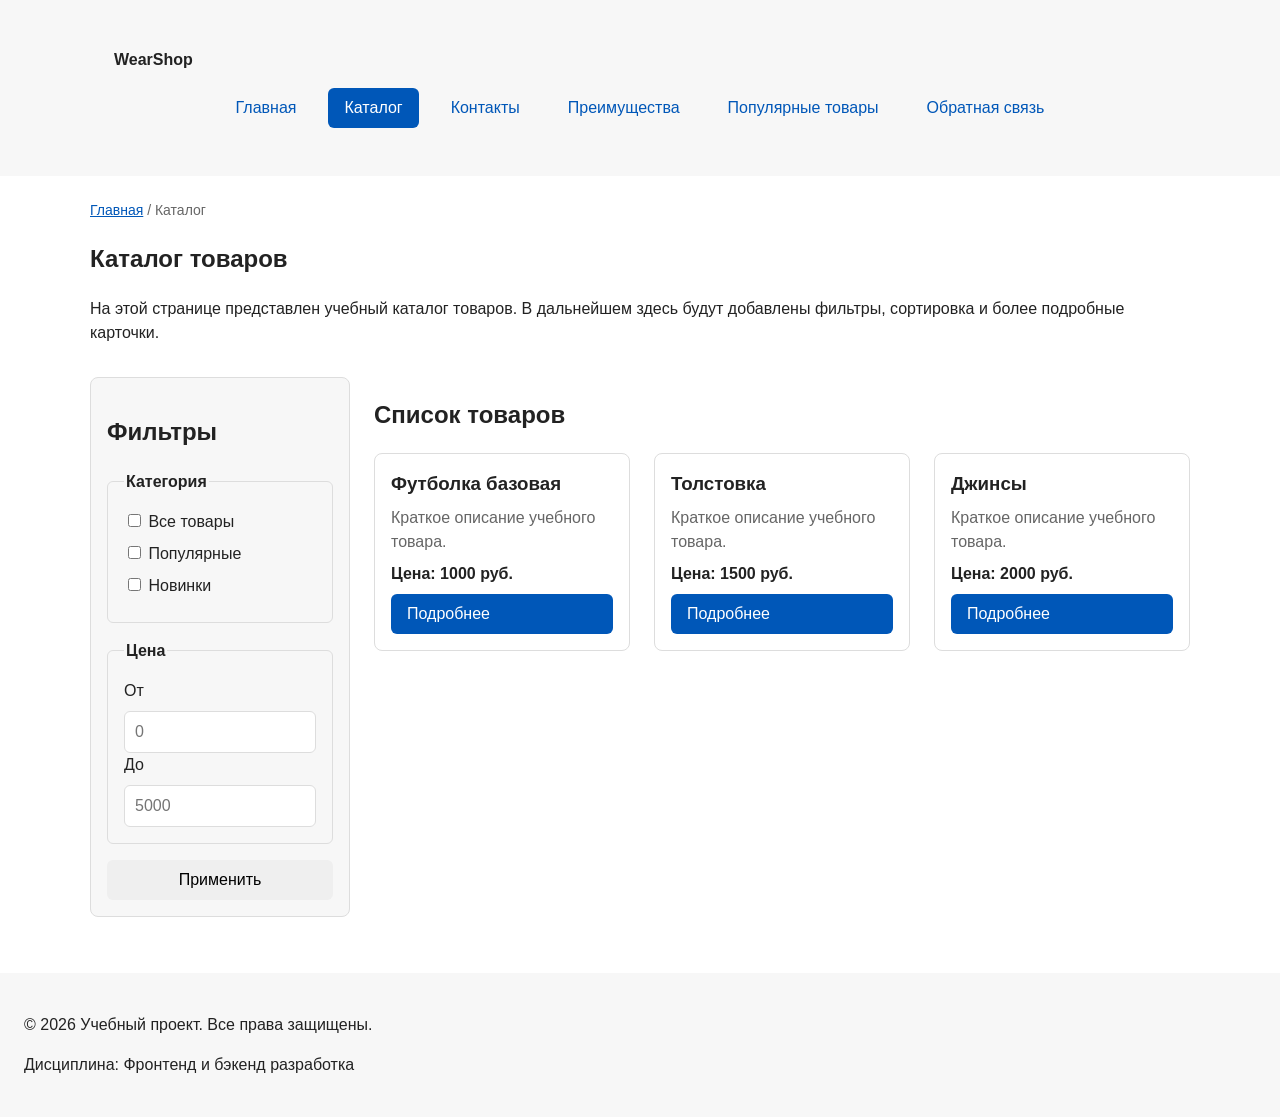
==== commit cbdec19c: "Практика 7: классы БЭМ" ====
--- a/catalog.html
+++ b/catalog.html
@@ -8,27 +8,25 @@
   <link rel="stylesheet" href="css/style.css">
 </head>
 <body>
-  <header>
-    <div class="site-header">
-      <a class="site-logo" href="index.html">WearShop</a>
+  <header class="site-header">
+  <div class="site-header__inner">
+    <a class="site-header__logo" href="index.html">WearShop</a>
 
-      <nav class="site-nav" aria-label="Основная навигация">
-        <ul class="site-nav__list">
-          <li><a href="index.html">Главная</a></li>
-          <li><a href="catalog.html">Каталог</a></li>
-          <li><a href="contacts.html">Контакты</a></li>
-          <li><a href="index.html#advantages">Преимущества</a></li>
-          <li><a href="index.html#popular">Популярные товары</a></li>
-          <li><a href="index.html#contacts">Обратная связь</a></li>
-        </ul>
-      </nav>
-    </div>
-  </header>
+    <nav class="site-nav" aria-label="Основная навигация">
+      <ul class="site-nav__list"><li class="site-nav__item"><a class="site-nav__link" href="index.html">Главная</a></li>
+<li class="site-nav__item"><a class="site-nav__link site-nav__link--active" href="catalog.html" aria-current="page">Каталог</a></li>
+<li class="site-nav__item"><a class="site-nav__link" href="contacts.html">Контакты</a></li>
+<li class="site-nav__item"><a class="site-nav__link" href="index.html#advantages">Преимущества</a></li>
+<li class="site-nav__item"><a class="site-nav__link" href="index.html#popular">Популярные товары</a></li>
+<li class="site-nav__item"><a class="site-nav__link" href="index.html#contacts">Обратная связь</a></li></ul>
+    </nav>
+  </div>
+</header>
 
   <main>
     <nav class="breadcrumbs" aria-label="Хлебные крошки">
-      <a href="index.html">Главная</a>
-      <span>Каталог</span>
+      <a class="breadcrumbs__link" href="index.html">Главная</a>
+      <span class="breadcrumbs__current">Каталог</span>
     </nav>
 
     <section class="section">
@@ -83,29 +81,29 @@
 
     <div class="products-grid">
       <article class="product-card">
-        <h3>Футболка базовая</h3>
-        <p>Краткое описание учебного товара.</p>
-        <p>Цена: 1000 руб.</p>
-        <a class="button" href="index.html#popular">Подробнее</a>
+        <h3 class="product-card__title">Футболка базовая</h3>
+        <p class="product-card__description">Краткое описание учебного товара.</p>
+        <p class="product-card__price">Цена: 1000 руб.</p>
+        <a class="button button--primary product-card__details" href="index.html#popular">Подробнее</a>
       </article>
 <article class="product-card">
-        <h3>Толстовка</h3>
-        <p>Краткое описание учебного товара.</p>
-        <p>Цена: 1500 руб.</p>
-        <a class="button" href="index.html#popular">Подробнее</a>
+        <h3 class="product-card__title">Толстовка</h3>
+        <p class="product-card__description">Краткое описание учебного товара.</p>
+        <p class="product-card__price">Цена: 1500 руб.</p>
+        <a class="button button--primary product-card__details" href="index.html#popular">Подробнее</a>
       </article>
 <article class="product-card">
-        <h3>Джинсы</h3>
-        <p>Краткое описание учебного товара.</p>
-        <p>Цена: 2000 руб.</p>
-        <a class="button" href="index.html#popular">Подробнее</a>
+        <h3 class="product-card__title">Джинсы</h3>
+        <p class="product-card__description">Краткое описание учебного товара.</p>
+        <p class="product-card__price">Цена: 2000 руб.</p>
+        <a class="button button--primary product-card__details" href="index.html#popular">Подробнее</a>
       </article>
     </div>
   </section>
 </section>
   </main>
 
-  <footer>
+  <footer class="site-footer">
     <p>&copy; 2026 Учебный проект. Все права защищены.</p>
     <p>Дисциплина: Фронтенд и бэкенд разработка</p>
   </footer>
--- a/css/style.css
+++ b/css/style.css
@@ -1,4 +1,4 @@
-/* Практическое занятие 6: код на основе методических примеров. */
+/* Практическое занятие 7: код на основе методических примеров. */
 */
 * {
   box-sizing: border-box;
@@ -37,7 +37,7 @@
 }
 
 */
-.site-logo {
+.site-header__logo {
   font-weight: bold;
   text-decoration: none;
   color: #222222;
@@ -51,18 +51,18 @@
 }
 
 */
-.site-nav__list li {
+.site-nav__item {
   margin-bottom: 8px;
 }
 
 */
-.site-nav__list a {
+.site-nav__link {
   color: #0057b8;
   text-decoration: none;
 }
 
 */
-.site-nav__list a:hover {
+.site-nav__link:hover {
   text-decoration: underline;
 }
 
@@ -82,7 +82,7 @@
 }
 
 */
-.section h2 {
+.section__title {
   margin-top: 0;
 }
 
@@ -96,7 +96,7 @@
 }
 
 */
-.product-card h3 {
+.product-card__title {
   margin-top: 0;
 }
 
@@ -138,20 +138,20 @@
 }
 
 */
-.form-field {
+.order-form__field {
   margin-bottom: 16px;
 }
 
 */
-.form-field label {
+.order-form__label {
   display: block;
   margin-bottom: 6px;
 }
 
 */
-.form-field input,
-.form-field select,
-.form-field textarea {
+.order-form__input,
+.order-form__select,
+.order-form__textarea {
   width: 100%;
   padding: 10px 12px;
   border: 1px solid #cccccc;
@@ -160,22 +160,22 @@
 }
 
 */
-.form-field input[type="checkbox"] {
+.order-form__checkbox {
   width: auto;
 }
 
 */
-.form-field small {
+.order-form__hint {
   display: block;
   margin-top: 4px;
   color: #666666;
 }
 
 */
-.form-field input:focus-visible,
-.form-field select:focus-visible,
-.form-field textarea:focus-visible,
-.form-actions button:focus-visible {
+.order-form__input:focus-visible,
+.order-form__select:focus-visible,
+.order-form__textarea:focus-visible,
+.order-form__actions .button:focus-visible {
   outline: 2px solid #0057b8;
   outline-offset: 2px;
 }
@@ -186,7 +186,7 @@
 }
 
 */
-.form-actions {
+.order-form__actions {
   display: flex;
   gap: 12px;
   margin-top: 20px;
@@ -274,11 +274,10 @@
 .button {
   display: inline-block;
   padding: var(--space-sm) var(--space-md);
-  color: var(--color-white);
-  background-color: var(--color-primary);
-  text-decoration: none;
   border: none;
   border-radius: var(--radius-sm);
+  font: inherit;
+  text-decoration: none;
   cursor: pointer;
 }
 
@@ -309,7 +308,7 @@
   margin: 0 auto var(--space-xl);
 }
 
-.section h2 {
+.section__title {
   margin-top: 0;
 }
 
@@ -317,7 +316,6 @@
   display: flex;
   flex-direction: column;
   gap: var(--space-sm);
-  margin-bottom: 0;
   padding: var(--space-md);
   border: 1px solid var(--color-border);
   border-radius: var(--radius-md);
@@ -328,8 +326,9 @@
   border-color: var(--color-primary);
 }
 
-.product-card h3 {
-  margin-top: 0;
+.product-card__title {
+  margin: 0;
+  color: var(--color-text);
 }
 
 .aside-info {
@@ -351,18 +350,18 @@
   background-color: rgba(0, 0, 0, 0.5);
 }
 
-.form-field {
+.order-form__field {
   margin-bottom: var(--space-md);
 }
 
-.form-field label {
+.order-form__label {
   display: block;
   margin-bottom: var(--space-xs);
 }
 
-.form-field input,
-.form-field select,
-.form-field textarea {
+.order-form__input,
+.order-form__select,
+.order-form__textarea {
   width: 100%;
   padding: 10px 12px;
   border: 1px solid var(--color-border);
@@ -370,26 +369,26 @@
   font: inherit;
 }
 
-.form-field input[type="checkbox"] {
+.order-form__checkbox {
   width: auto;
 }
 
-.form-field small {
+.order-form__hint {
   display: block;
   margin-top: var(--space-xs);
   color: var(--color-muted);
 }
 
-.form-field input:hover,
-.form-field select:hover,
-.form-field textarea:hover {
+.order-form__input:hover,
+.order-form__select:hover,
+.order-form__textarea:hover {
   border-color: var(--color-primary);
 }
 
-.form-field input:focus-visible,
-.form-field select:focus-visible,
-.form-field textarea:focus-visible,
-.form-actions button:focus-visible {
+.order-form__input:focus-visible,
+.order-form__select:focus-visible,
+.order-form__textarea:focus-visible,
+.order-form__actions .button:focus-visible {
   outline: 2px solid var(--color-primary);
   outline-offset: 3px;
 }
@@ -413,11 +412,11 @@
   color: var(--color-muted);
 }
 
-.breadcrumbs a {
+.breadcrumbs__link {
   color: var(--color-primary);
 }
 
-.breadcrumbs span::before {
+.breadcrumbs__current::before {
   content: " / ";
   color: var(--color-muted);
 }
@@ -442,7 +441,7 @@
   list-style: none;
 }
 
-.site-nav__list a {
+.site-nav__link {
   display: inline-block;
   padding: var(--space-sm) var(--space-md);
   color: var(--color-primary);
@@ -450,7 +449,7 @@
   border-radius: var(--radius-sm);
 }
 
-.site-nav__list a:hover {
+.site-nav__link:hover {
   color: var(--color-white);
   background-color: var(--color-primary);
 }
@@ -461,7 +460,7 @@
   gap: var(--space-lg);
 }
 
-.product-card .button {
+.product-card__button {
   margin-top: auto;
   align-self: flex-start;
 }
@@ -515,3 +514,94 @@
   border-radius: var(--radius-sm);
   font: inherit;
 }
+
+.site-header {
+  background-color: var(--color-surface);
+}
+
+.site-header__inner {
+  max-width: var(--container-width);
+  margin: 0 auto;
+  padding: var(--space-lg);
+}
+
+.site-header__logo {
+  font-weight: 700;
+  color: var(--color-text);
+  text-decoration: none;
+}
+
+.site-nav__link:focus-visible {
+  outline: 2px solid var(--color-primary);
+  outline-offset: 3px;
+}
+
+.site-nav__link--active {
+  color: var(--color-white);
+  background-color: var(--color-primary);
+}
+
+.product-card--featured {
+  border-color: var(--color-primary);
+}
+
+.product-card--discount {
+  border-color: var(--color-danger);
+}
+
+.product-card__description {
+  margin: 0;
+  color: var(--color-muted);
+}
+
+.product-card__price {
+  margin: 0;
+  font-weight: 700;
+}
+
+.product-card--discount .product-card__price {
+  color: var(--color-danger);
+}
+
+.order-form__input:focus-visible,
+.order-form__select:focus-visible,
+.order-form__textarea:focus-visible {
+  outline: 2px solid var(--color-primary);
+  outline-offset: 3px;
+}
+
+.order-form__actions {
+  display: flex;
+  gap: var(--space-md);
+  margin-top: var(--space-lg);
+}
+
+.order-dialog__title {
+  margin-top: 0;
+}
+
+.button--primary {
+  color: var(--color-white);
+  background-color: var(--color-primary);
+}
+
+.button--primary:hover {
+  background-color: var(--color-primary-dark);
+}
+
+.button--secondary {
+  color: var(--color-primary);
+  background-color: transparent;
+  border: 1px solid var(--color-primary);
+}
+
+.button--secondary:hover {
+  color: var(--color-white);
+  background-color: var(--color-primary);
+}
+
+.button:disabled,
+.button--disabled {
+  opacity: 0.6;
+  cursor: not-allowed;
+}
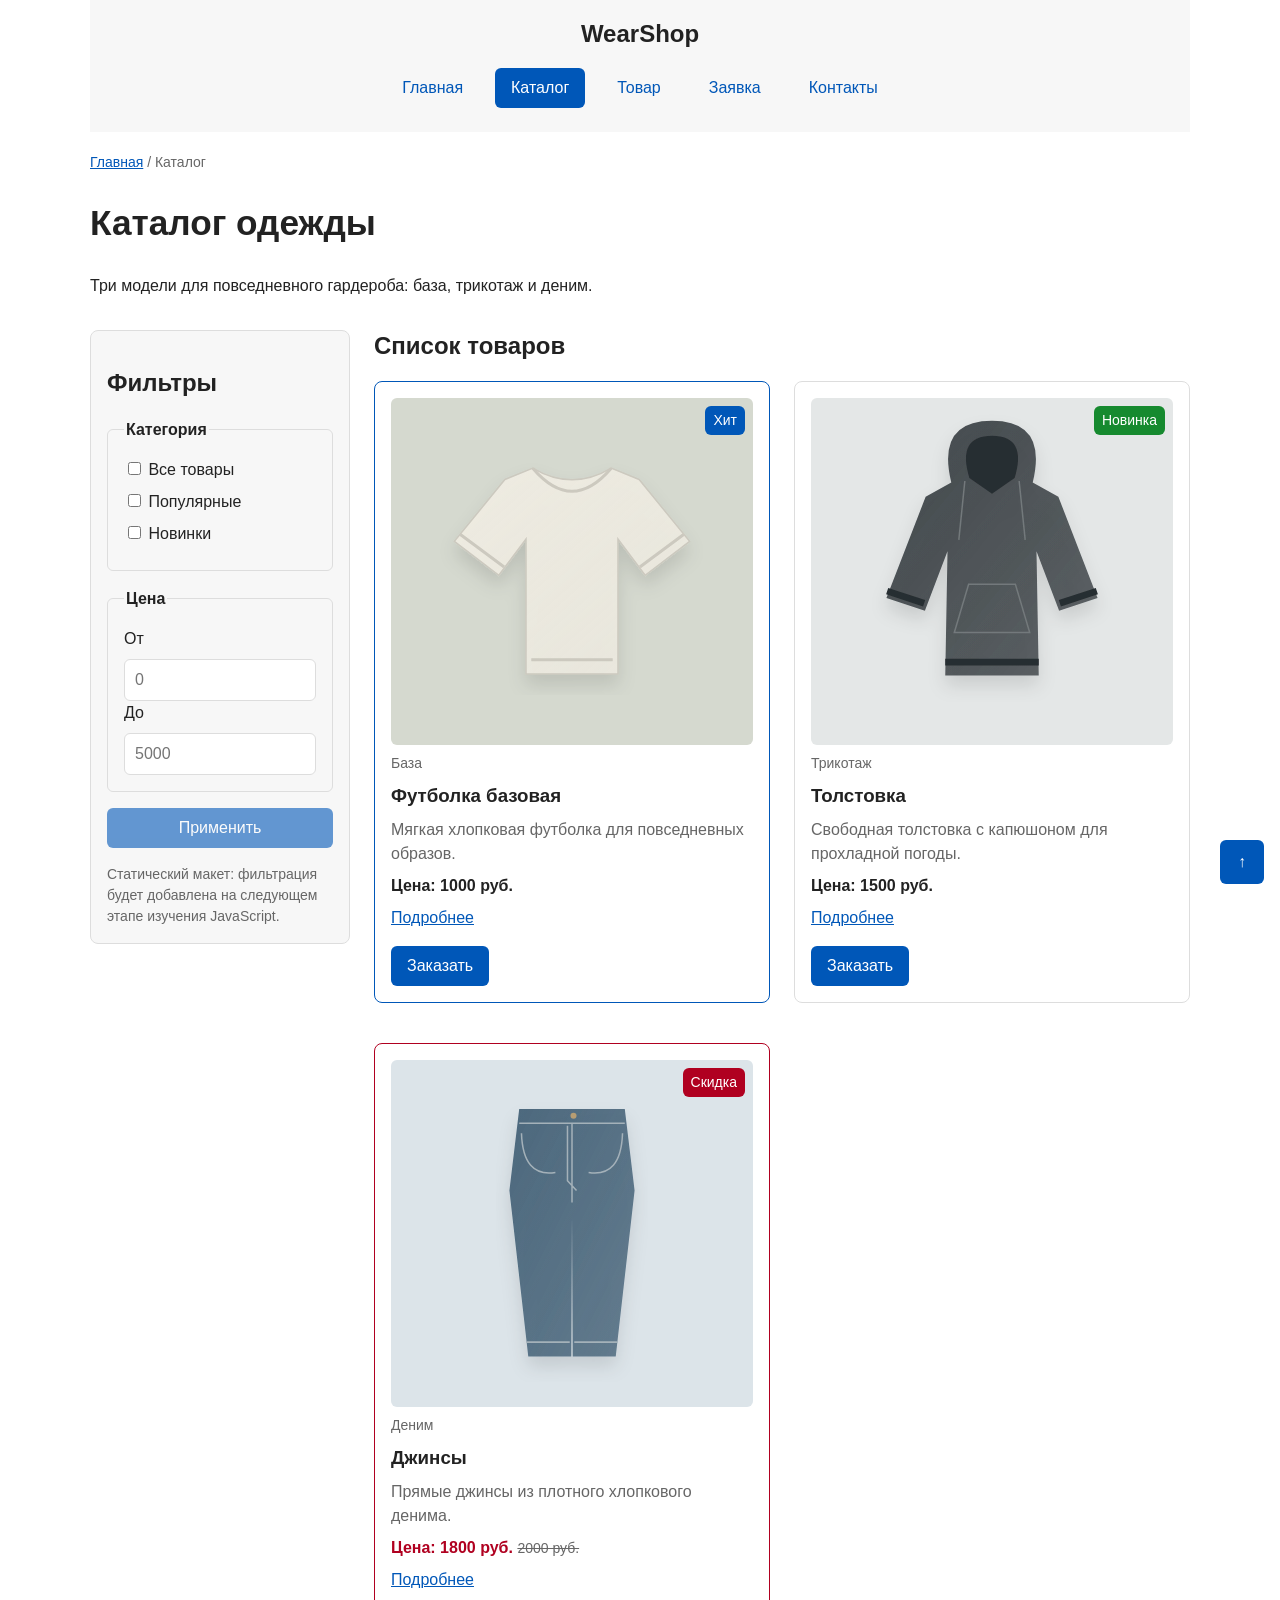
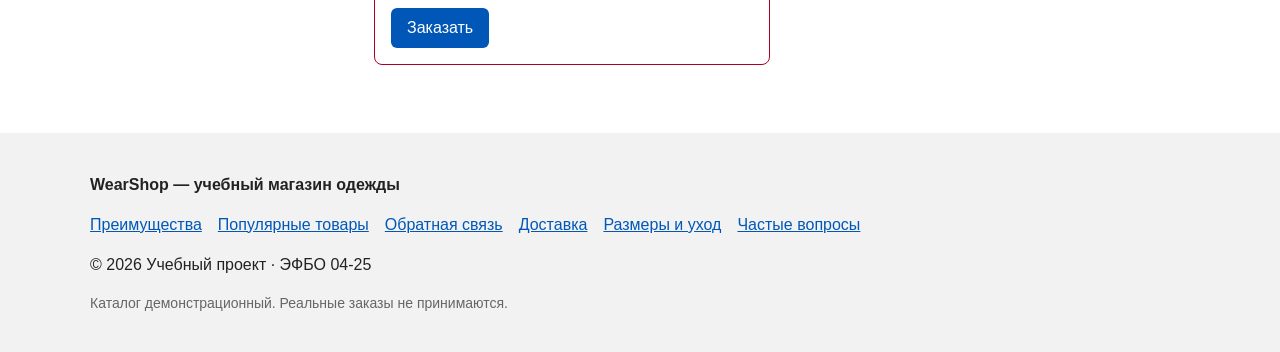
==== commit 09f16065: "Практика 8: итоговая КР1 и дополнительные страницы" ====
--- a/catalog.html
+++ b/catalog.html
@@ -3,61 +3,34 @@
 <head>
   <meta charset="UTF-8">
   <meta name="viewport" content="width=device-width, initial-scale=1.0">
-  <meta name="description" content="Каталог товаров учебного интернет-магазина.">
-  <title>Каталог товаров — Магазин одежды WearShop</title>
+  <meta name="description" content="Карточки одежды, цены, категории и статический макет фильтров.">
+  <title>Каталог одежды — WearShop</title>
   <link rel="stylesheet" href="css/style.css">
+  <script src="js/main.js" defer></script>
 </head>
-<body>
-  <header class="site-header">
-  <div class="site-header__inner">
-    <a class="site-header__logo" href="index.html">WearShop</a>
-
-    <nav class="site-nav" aria-label="Основная навигация">
-      <ul class="site-nav__list"><li class="site-nav__item"><a class="site-nav__link" href="index.html">Главная</a></li>
-<li class="site-nav__item"><a class="site-nav__link site-nav__link--active" href="catalog.html" aria-current="page">Каталог</a></li>
-<li class="site-nav__item"><a class="site-nav__link" href="contacts.html">Контакты</a></li>
-<li class="site-nav__item"><a class="site-nav__link" href="index.html#advantages">Преимущества</a></li>
-<li class="site-nav__item"><a class="site-nav__link" href="index.html#popular">Популярные товары</a></li>
-<li class="site-nav__item"><a class="site-nav__link" href="index.html#contacts">Обратная связь</a></li></ul>
-    </nav>
-  </div>
-</header>
-
-  <main>
-    <nav class="breadcrumbs" aria-label="Хлебные крошки">
-      <a class="breadcrumbs__link" href="index.html">Главная</a>
-      <span class="breadcrumbs__current">Каталог</span>
-    </nav>
-
-    <section class="section">
-      <h1>Каталог товаров</h1>
-      <p>
-        На этой странице представлен учебный каталог товаров.
-        В дальнейшем здесь будут добавлены фильтры, сортировка и более
-        подробные карточки.
-      </p>
-    </section>
-
-    <section class="catalog-layout">
-  <aside class="catalog-filters">
+<body id="top">
+<a class="skip-link" href="#main">Перейти к содержимому</a>
+<header class="site-header"><div class="site-header__inner"><a class="site-header__logo" href="index.html">WearShop</a><nav class="site-nav" aria-label="Основная навигация"><ul class="site-nav__list"><li class="site-nav__item"><a class="site-nav__link" href="index.html">Главная</a></li><li class="site-nav__item"><a class="site-nav__link site-nav__link--active" href="catalog.html" aria-current="page">Каталог</a></li><li class="site-nav__item"><a class="site-nav__link" href="product.html">Товар</a></li><li class="site-nav__item"><a class="site-nav__link" href="order.html">Заявка</a></li><li class="site-nav__item"><a class="site-nav__link" href="contacts.html">Контакты</a></li></ul></nav></div></header>
+<main id="main">
+<nav class="breadcrumbs" aria-label="Хлебные крошки"><a class="breadcrumbs__link" href="index.html">Главная</a><span class="breadcrumbs__current" aria-current="page">Каталог</span></nav><section class="section"><h1>Каталог одежды</h1><p>Три модели для повседневного гардероба: база, трикотаж и деним.</p></section><div class="catalog-layout"><aside class="catalog-filters">
     <h2>Фильтры</h2>
 
-    <form class="filters-form" action="#" method="get">
+    <form class="filters-form" aria-describedby="filters-note" action="#" method="get">
       <fieldset>
         <legend>Категория</legend>
 
-        <label>
-          <input type="checkbox" name="category" value="all">
+        <label for="filter-all">
+          <input id="filter-all" type="checkbox" name="category" value="all">
           Все товары
         </label>
 
-        <label>
-          <input type="checkbox" name="category" value="popular">
+        <label for="filter-popular">
+          <input id="filter-popular" type="checkbox" name="category" value="popular">
           Популярные
         </label>
 
-        <label>
-          <input type="checkbox" name="category" value="new">
+        <label for="filter-new">
+          <input id="filter-new" type="checkbox" name="category" value="new">
           Новинки
         </label>
       </fieldset>
@@ -72,40 +45,102 @@
         <input id="price-to" name="price-to" type="number" min="0" placeholder="5000">
       </fieldset>
 
-      <button class="button" type="submit">Применить</button>
+      <button class="button button--primary" type="submit" disabled>Применить</button><p class="filters-form__hint" id="filters-note">Статический макет: фильтрация будет добавлена на следующем этапе изучения JavaScript.</p>
     </form>
-  </aside>
+  </aside><section class="catalog-products"><h2 class="section__title">Список товаров</h2><div class="products-grid"><article class="product-card product-card--featured"><span class="product-card__badge">Хит</span><img class="product-card__image" src="images/tshirt.svg" alt="Футболка базовая" width="480" height="460" loading="lazy"><p class="product-card__category">База</p><h3 class="product-card__title">Футболка базовая</h3><p class="product-card__description">Мягкая хлопковая футболка для повседневных образов.</p><p class="product-card__price">Цена: 1000 руб. </p><a class="product-card__details" href="product.html">Подробнее</a><button class="button button--primary product-card__button" type="button" data-product="Футболка базовая">Заказать</button></article><article class="product-card product-card--new"><span class="product-card__badge">Новинка</span><img class="product-card__image" src="images/hoodie.svg" alt="Толстовка" width="480" height="460" loading="lazy"><p class="product-card__category">Трикотаж</p><h3 class="product-card__title">Толстовка</h3><p class="product-card__description">Свободная толстовка с капюшоном для прохладной погоды.</p><p class="product-card__price">Цена: 1500 руб. </p><a class="product-card__details" href="product-hoodie.html">Подробнее</a><button class="button button--primary product-card__button" type="button" data-product="Толстовка">Заказать</button></article><article class="product-card product-card--discount"><span class="product-card__badge">Скидка</span><img class="product-card__image" src="images/jeans.svg" alt="Джинсы" width="480" height="460" loading="lazy"><p class="product-card__category">Деним</p><h3 class="product-card__title">Джинсы</h3><p class="product-card__description">Прямые джинсы из плотного хлопкового денима.</p><p class="product-card__price">Цена: 1800 руб. <del class="product-card__old-price">2000 руб.</del></p><a class="product-card__details" href="product-jeans.html">Подробнее</a><button class="button button--primary product-card__button" type="button" data-product="Джинсы">Заказать</button></article></div></section></div>
+<p class="success-message" id="success-message" role="status" tabindex="-1" hidden>Форма успешно отправлена! Учебная демонстрация завершена: данные проверены в браузере, сервер не подключён.</p>
+</main>
+<footer class="site-footer" id="contacts"><div class="site-footer__inner"><p class="site-footer__title">WearShop — учебный магазин одежды</p><nav class="site-footer__nav" aria-label="Дополнительная навигация"><a href="index.html#advantages">Преимущества</a><a href="index.html#popular">Популярные товары</a><a href="index.html#contacts">Обратная связь</a><a href="delivery.html">Доставка</a><a href="sizes.html">Размеры и уход</a><a href="contacts.html#faq">Частые вопросы</a></nav><p>© 2026 Учебный проект · ЭФБО 04-25</p><p class="site-footer__note">Каталог демонстрационный. Реальные заказы не принимаются.</p></div></footer>
+<dialog class="order-dialog" id="order-dialog" aria-labelledby="order-dialog-title"><h2 class="order-dialog__title" id="order-dialog-title">Оформление заявки</h2><form class="order-form" id="order-form" aria-describedby="form-status" action="#" method="post" novalidate>
+    <input id="selected-product" name="selected-product" type="hidden">
+<p class="order-form__selection">Выбранный товар: <strong id="selected-product-name">Консультация</strong></p>
 
-  <section class="catalog-products">
-    <h2>Список товаров</h2>
+    <div class="order-form__field">
+      <label class="order-form__label" for="order-name">Имя</label>
+      <input class="order-form__input"
+        id="order-name"
+        name="name"
+        type="text"
+        placeholder="Введите ваше имя" maxlength="80"
+        minlength="2"
+        autocomplete="given-name"
+        required
+      >
+    </div>
 
-    <div class="products-grid">
-      <article class="product-card">
-        <h3 class="product-card__title">Футболка базовая</h3>
-        <p class="product-card__description">Краткое описание учебного товара.</p>
-        <p class="product-card__price">Цена: 1000 руб.</p>
-        <a class="button button--primary product-card__details" href="index.html#popular">Подробнее</a>
-      </article>
-<article class="product-card">
-        <h3 class="product-card__title">Толстовка</h3>
-        <p class="product-card__description">Краткое описание учебного товара.</p>
-        <p class="product-card__price">Цена: 1500 руб.</p>
-        <a class="button button--primary product-card__details" href="index.html#popular">Подробнее</a>
-      </article>
-<article class="product-card">
-        <h3 class="product-card__title">Джинсы</h3>
-        <p class="product-card__description">Краткое описание учебного товара.</p>
-        <p class="product-card__price">Цена: 2000 руб.</p>
-        <a class="button button--primary product-card__details" href="index.html#popular">Подробнее</a>
-      </article>
+    <div class="order-form__field">
+      <label class="order-form__label" for="order-email">E-mail</label>
+      <input class="order-form__input"
+        id="order-email"
+        name="email"
+        type="email"
+        placeholder="example@mail.ru" maxlength="120"
+        autocomplete="email"
+        required
+      >
     </div>
-  </section>
-</section>
-  </main>
 
-  <footer class="site-footer">
-    <p>&copy; 2026 Учебный проект. Все права защищены.</p>
-    <p>Дисциплина: Фронтенд и бэкенд разработка</p>
-  </footer>
+    <div class="order-form__field">
+      <label class="order-form__label" for="order-phone">Телефон</label>
+      <input class="order-form__input"
+        id="order-phone" aria-describedby="phone-hint"
+        name="phone"
+        type="tel"
+        inputmode="tel"
+        placeholder="+7 (900) 000-00-00"
+        pattern="^\+7 \(\d{3}\) \d{3}-\d{2}-\d{2}$"
+        required
+      >
+      <small class="order-form__hint" id="phone-hint">Формат: +7 (900) 000-00-00</small>
+    </div>
+
+    <div class="order-form__field">
+      <label class="order-form__label" for="order-date">Дата связи</label>
+      <input class="order-form__input"
+        id="order-date"
+        name="date"
+        type="date"
+      >
+    </div>
+
+    <div class="order-form__field">
+      <label class="order-form__label" for="order-topic">Тема заявки</label>
+      <select class="order-form__select" id="order-topic" name="topic" required>
+        <option value="">Выберите тему</option>
+        <option value="product">Заказ товара</option>
+        <option value="consultation">Консультация</option>
+        <option value="delivery">Доставка</option>
+      </select>
+    </div>
+
+    <div class="order-form__field">
+      <label class="order-form__label" for="order-comment">Комментарий</label>
+      <textarea class="order-form__textarea"
+        id="order-comment"
+        name="comment"
+        rows="4" maxlength="1000"
+        placeholder="Укажите дополнительную информацию"
+      ></textarea>
+    </div>
+
+    <div class="order-form__field order-form__field--checkbox">
+      <label class="order-form__label" for="order-agreement">
+        <input class="order-form__checkbox"
+          id="order-agreement"
+          name="agreement"
+          type="checkbox"
+          required
+        >
+        Я согласен на обработку данных
+      </label>
+    </div>
+
+    <div class="order-form__field"><label class="order-form__label" for="order-size">Размер (если выбран товар)</label><select class="order-form__select" id="order-size" name="size"><option value="">Нужна помощь с выбором</option><option>S</option><option>M</option><option>L</option><option>XL</option></select><a href="sizes.html">Посмотреть размерную сетку</a></div><p class="order-form__hint" id="form-status">Учебная форма: используйте тестовые данные. Они проверяются в браузере, но не отправляются продавцу и не сохраняются.</p><div class="order-form__actions">
+      <button class="button button--secondary" type="button" id="close-order-dialog">Закрыть</button>
+      <button class="button button--primary" type="submit">Отправить заявку</button>
+    </div>
+  </form></dialog>
+<noscript><p class="section">Для открытия модального окна и учебной отправки формы включите JavaScript. Страницы, таблицы и ссылки доступны без него.</p></noscript>
+<a class="back-top" href="#top" aria-label="Вернуться наверх">↑</a>
 </body>
-</html>+</html>
--- a/css/style.css
+++ b/css/style.css
@@ -1,206 +1,4 @@
-/* Практическое занятие 7: код на основе методических примеров. */
-*/
-* {
-  box-sizing: border-box;
-}
-
-*/
-body {
-  margin: 0;
-  font-family: Arial, sans-serif;
-  line-height: 1.5;
-  color: #222222;
-  background-color: #ffffff;
-}
-
-*/
-header,
-main,
-footer {
-  padding: 20px;
-}
-
-*/
-header {
-  background-color: #f2f2f2;
-}
-
-*/
-footer {
-  background-color: #f2f2f2;
-}
-
-*/
-.site-header {
-  max-width: 1100px;
-  margin: 0 auto;
-}
-
-*/
-.site-header__logo {
-  font-weight: bold;
-  text-decoration: none;
-  color: #222222;
-}
-
-*/
-.site-nav__list {
-  padding: 0;
-  margin: 16px 0 0;
-  list-style: none;
-}
-
-*/
-.site-nav__item {
-  margin-bottom: 8px;
-}
-
-*/
-.site-nav__link {
-  color: #0057b8;
-  text-decoration: none;
-}
-
-*/
-.site-nav__link:hover {
-  text-decoration: underline;
-}
-
-*/
-.hero {
-  max-width: 1100px;
-  margin: 0 auto 32px;
-  padding: 32px 20px;
-  background-color: #eef5ff;
-  border-radius: 12px;
-}
-
-*/
-.section {
-  max-width: 1100px;
-  margin: 0 auto 32px;
-}
-
-*/
-.section__title {
-  margin-top: 0;
-}
-
-*/
-.product-card {
-  margin-bottom: 16px;
-  padding: 16px;
-  border: 1px solid #dddddd;
-  border-radius: 8px;
-  background-color: #ffffff;
-}
-
-*/
-.product-card__title {
-  margin-top: 0;
-}
-
-*/
-.button {
-  display: inline-block;
-  padding: 10px 16px;
-  color: #ffffff;
-  background-color: #0057b8;
-  text-decoration: none;
-  border-radius: 6px;
-}
-
-*/
-.button:hover {
-  background-color: #003f86;
-}
-
-*/
-.aside-info {
-  max-width: 1100px;
-  margin: 0 auto 32px;
-  padding: 16px;
-  border-left: 4px solid #0057b8;
-  background-color: #f7f7f7;
-}
-
-*/
-.order-dialog {
-  width: min(100% - 32px, 560px);
-  padding: 24px;
-  border: none;
-  border-radius: 12px;
-}
-
-*/
-.order-dialog::backdrop {
-  background-color: rgba(0, 0, 0, 0.5);
-}
-
-*/
-.order-form__field {
-  margin-bottom: 16px;
-}
-
-*/
-.order-form__label {
-  display: block;
-  margin-bottom: 6px;
-}
-
-*/
-.order-form__input,
-.order-form__select,
-.order-form__textarea {
-  width: 100%;
-  padding: 10px 12px;
-  border: 1px solid #cccccc;
-  border-radius: 6px;
-  font: inherit;
-}
-
-*/
-.order-form__checkbox {
-  width: auto;
-}
-
-*/
-.order-form__hint {
-  display: block;
-  margin-top: 4px;
-  color: #666666;
-}
-
-*/
-.order-form__input:focus-visible,
-.order-form__select:focus-visible,
-.order-form__textarea:focus-visible,
-.order-form__actions .button:focus-visible {
-  outline: 2px solid #0057b8;
-  outline-offset: 2px;
-}
-
-*/
-[aria-invalid="true"] {
-  border-color: #b00020;
-}
-
-*/
-.order-form__actions {
-  display: flex;
-  gap: 12px;
-  margin-top: 20px;
-}
-
-*/
-.success-message {
-  max-width: 1100px;
-  margin: 24px auto;
-  padding: 16px;
-  border-left: 4px solid #168a2f;
-  background-color: #eefaf0;
-}
-
+/* 1. Переменные проекта */
 :root {
   /* Основные цвета проекта */
   --color-bg: #ffffff;
@@ -232,6 +30,7 @@
   --container-width: 1100px;
 }
 
+/* 2. Базовые стили */
 body {
   margin: 0;
   font-family: Arial, sans-serif;
@@ -244,9 +43,7 @@
   box-sizing: border-box;
 }
 
-header,
-main,
-footer {
+main {
   padding: var(--space-lg);
 }
 
@@ -256,6 +53,24 @@
 
 footer {
   background-color: var(--color-surface);
+}
+
+html {
+  scroll-behavior: smooth;
+}
+
+/* 3. Общие элементы интерфейса */
+.button {
+  display: inline-block;
+  padding: 10px 16px;
+  color: #ffffff;
+  background-color: #0057b8;
+  text-decoration: none;
+  border-radius: 6px;
+}
+
+.button:hover {
+  background-color: #003f86;
 }
 
 a {
@@ -295,6 +110,124 @@
   cursor: not-allowed;
 }
 
+.button--primary {
+  color: var(--color-white);
+  background-color: var(--color-primary);
+}
+
+.button--primary:hover {
+  background-color: var(--color-primary-dark);
+}
+
+.button--secondary {
+  color: var(--color-primary);
+  background-color: transparent;
+  border: 1px solid var(--color-primary);
+}
+
+.button--secondary:hover {
+  color: var(--color-white);
+  background-color: var(--color-primary);
+}
+
+.button:disabled,
+.button--disabled {
+  opacity: 0.6;
+  cursor: not-allowed;
+}
+
+/* 4. Компоненты страницы */
+* {
+  box-sizing: border-box;
+}
+
+body {
+  margin: 0;
+  font-family: Arial, sans-serif;
+  line-height: 1.5;
+  color: #222222;
+  background-color: #ffffff;
+}
+
+main {
+  padding: 20px;
+}
+
+header {
+  background-color: #f2f2f2;
+}
+
+footer {
+  background-color: #f2f2f2;
+}
+
+.site-header {
+  max-width: 1100px;
+  margin: 0 auto;
+}
+
+.site-header__logo {
+  font-weight: bold;
+  text-decoration: none;
+  color: #222222;
+}
+
+.site-nav__list {
+  padding: 0;
+  margin: 16px 0 0;
+  list-style: none;
+}
+
+.site-nav__item {
+  margin-bottom: 8px;
+}
+
+.site-nav__link {
+  color: #0057b8;
+  text-decoration: none;
+}
+
+.site-nav__link:hover {
+  text-decoration: underline;
+}
+
+.hero {
+  max-width: 1100px;
+  margin: 0 auto 32px;
+  padding: 32px 20px;
+  background-color: #eef5ff;
+  border-radius: 12px;
+}
+
+.section {
+  max-width: 1100px;
+  margin: 0 auto 32px;
+}
+
+.section__title {
+  margin-top: 0;
+}
+
+.product-card {
+  margin-bottom: 16px;
+  padding: 16px;
+  border: 1px solid #dddddd;
+  border-radius: 8px;
+  background-color: #ffffff;
+}
+
+.product-card__title {
+  margin-top: 0;
+}
+
+.aside-info {
+  max-width: 1100px;
+  margin: 0 auto 32px;
+  padding: 16px;
+  border-left: 4px solid #0057b8;
+  background-color: #f7f7f7;
+}
+
 .hero {
   max-width: var(--container-width);
   margin: 0 auto var(--space-xl);
@@ -339,72 +272,6 @@
   background-color: var(--color-surface);
 }
 
-.order-dialog {
-  width: min(100% - 32px, 560px);
-  padding: var(--space-lg);
-  border: none;
-  border-radius: var(--radius-lg);
-}
-
-.order-dialog::backdrop {
-  background-color: rgba(0, 0, 0, 0.5);
-}
-
-.order-form__field {
-  margin-bottom: var(--space-md);
-}
-
-.order-form__label {
-  display: block;
-  margin-bottom: var(--space-xs);
-}
-
-.order-form__input,
-.order-form__select,
-.order-form__textarea {
-  width: 100%;
-  padding: 10px 12px;
-  border: 1px solid var(--color-border);
-  border-radius: var(--radius-sm);
-  font: inherit;
-}
-
-.order-form__checkbox {
-  width: auto;
-}
-
-.order-form__hint {
-  display: block;
-  margin-top: var(--space-xs);
-  color: var(--color-muted);
-}
-
-.order-form__input:hover,
-.order-form__select:hover,
-.order-form__textarea:hover {
-  border-color: var(--color-primary);
-}
-
-.order-form__input:focus-visible,
-.order-form__select:focus-visible,
-.order-form__textarea:focus-visible,
-.order-form__actions .button:focus-visible {
-  outline: 2px solid var(--color-primary);
-  outline-offset: 3px;
-}
-
-[aria-invalid="true"] {
-  border-color: var(--color-danger);
-}
-
-.success-message {
-  max-width: var(--container-width);
-  margin: var(--space-lg) auto;
-  padding: var(--space-md);
-  border-left: 4px solid var(--color-success);
-  background-color: var(--color-success-bg);
-}
-
 .breadcrumbs {
   max-width: var(--container-width);
   margin: 0 auto var(--space-md);
@@ -419,10 +286,6 @@
 .breadcrumbs__current::before {
   content: " / ";
   color: var(--color-muted);
-}
-
-html {
-  scroll-behavior: smooth;
 }
 
 :target {
@@ -563,6 +426,139 @@
   color: var(--color-danger);
 }
 
+/* 5. Форма и модальное окно */
+.order-dialog {
+  width: min(100% - 32px, 560px);
+  padding: 24px;
+  border: none;
+  border-radius: 12px;
+}
+
+.order-dialog::backdrop {
+  background-color: rgba(0, 0, 0, 0.5);
+}
+
+.order-form__field {
+  margin-bottom: 16px;
+}
+
+.order-form__label {
+  display: block;
+  margin-bottom: 6px;
+}
+
+.order-form__input,
+.order-form__select,
+.order-form__textarea {
+  width: 100%;
+  padding: 10px 12px;
+  border: 1px solid #cccccc;
+  border-radius: 6px;
+  font: inherit;
+}
+
+.order-form__checkbox {
+  width: auto;
+}
+
+.order-form__hint {
+  display: block;
+  margin-top: 4px;
+  color: #666666;
+}
+
+.order-form__input:focus-visible,
+.order-form__select:focus-visible,
+.order-form__textarea:focus-visible,
+.order-form__actions .button:focus-visible {
+  outline: 2px solid #0057b8;
+  outline-offset: 2px;
+}
+
+[aria-invalid="true"] {
+  border-color: #b00020;
+}
+
+.order-form__actions {
+  display: flex;
+  gap: 12px;
+  margin-top: 20px;
+}
+
+.success-message {
+  max-width: 1100px;
+  margin: 24px auto;
+  padding: 16px;
+  border-left: 4px solid #168a2f;
+  background-color: #eefaf0;
+}
+
+.order-dialog {
+  width: min(100% - 32px, 560px);
+  padding: var(--space-lg);
+  border: none;
+  border-radius: var(--radius-lg);
+}
+
+.order-dialog::backdrop {
+  background-color: rgba(0, 0, 0, 0.5);
+}
+
+.order-form__field {
+  margin-bottom: var(--space-md);
+}
+
+.order-form__label {
+  display: block;
+  margin-bottom: var(--space-xs);
+}
+
+.order-form__input,
+.order-form__select,
+.order-form__textarea {
+  width: 100%;
+  padding: 10px 12px;
+  border: 1px solid var(--color-border);
+  border-radius: var(--radius-sm);
+  font: inherit;
+}
+
+.order-form__checkbox {
+  width: auto;
+}
+
+.order-form__hint {
+  display: block;
+  margin-top: var(--space-xs);
+  color: var(--color-muted);
+}
+
+.order-form__input:hover,
+.order-form__select:hover,
+.order-form__textarea:hover {
+  border-color: var(--color-primary);
+}
+
+.order-form__input:focus-visible,
+.order-form__select:focus-visible,
+.order-form__textarea:focus-visible,
+.order-form__actions .button:focus-visible {
+  outline: 2px solid var(--color-primary);
+  outline-offset: 3px;
+}
+
+[aria-invalid="true"] {
+  border-color: var(--color-danger);
+}
+
+.success-message {
+  max-width: var(--container-width);
+  margin: var(--space-lg) auto;
+  padding: var(--space-md);
+  border-left: 4px solid var(--color-success);
+  background-color: var(--color-success-bg);
+}
+
 .order-form__input:focus-visible,
 .order-form__select:focus-visible,
 .order-form__textarea:focus-visible {
@@ -580,28 +576,73 @@
   margin-top: 0;
 }
 
-.button--primary {
-  color: var(--color-white);
-  background-color: var(--color-primary);
-}
-
-.button--primary:hover {
-  background-color: var(--color-primary-dark);
-}
-
-.button--secondary {
-  color: var(--color-primary);
-  background-color: transparent;
-  border: 1px solid var(--color-primary);
-}
-
-.button--secondary:hover {
-  color: var(--color-white);
-  background-color: var(--color-primary);
-}
-
-.button:disabled,
-.button--disabled {
-  opacity: 0.6;
-  cursor: not-allowed;
-}
+/* 6. Самостоятельные дополнения к базовым примерам */
+[hidden] { display: none !important; }
+body { font-size: 16px; }
+h1 { font-size: 2.2rem; line-height: 1.2; }
+h2 { line-height: 1.3; }
+.site-header__logo { font-size: 1.5rem; display: block; text-align: center; }
+.site-header__inner { padding: var(--space-md) var(--space-lg); }
+.site-footer { padding: var(--space-lg); }
+.site-footer__inner { max-width: var(--container-width); margin: 0 auto; }
+.site-footer__title { font-weight: 700; }
+.site-footer__nav { display: flex; flex-wrap: wrap; gap: var(--space-md); }
+.site-footer__note { color: var(--color-muted); font-size: .875rem; }
+.hero__eyebrow { color: var(--color-primary); font-weight: 700; }
+.hero__title { margin-top: 0; }
+.hero__text { max-width: 42rem; }
+.hero .button { margin: var(--space-xs) var(--space-sm) var(--space-xs) 0; }
+.product-card { position: relative; min-width: 0; }
+.product-card__image { width: 100%; height: auto; display: block; border-radius: var(--radius-sm); }
+.product-card__badge { position: absolute; top: var(--space-lg); right: var(--space-lg); padding: var(--space-xs) var(--space-sm); color: var(--color-white); background: var(--color-primary); border-radius: var(--radius-sm); font-size: .875rem; }
+.product-card--new .product-card__badge { background: var(--color-success); }
+.product-card--discount .product-card__badge { background: var(--color-danger); }
+.product-card__category { margin: 0; color: var(--color-muted); font-size: .875rem; }
+.product-card__old-price { color: var(--color-muted); font-weight: 400; font-size: .875rem; }
+.product-card__details { margin-bottom: var(--space-sm); }
+.product-detail { display: grid; grid-template-columns: 1fr 1fr; gap: var(--space-lg); align-items: start; }
+.product-detail__image { width: 100%; height: auto; border-radius: var(--radius-md); }
+.product-detail h1 { margin-top: 0; }
+.catalog-layout { grid-template-columns: 260px minmax(0, 1fr); }
+.catalog-filters { position: sticky; top: var(--space-lg); align-self: start; }
+.catalog-products { min-width: 0; }
+.catalog-products .products-grid { grid-template-columns: repeat(2, minmax(0, 1fr)); }
+.filters-form__hint { color: var(--color-muted); font-size: .875rem; margin: 0; }
+.order-dialog { max-height: 85vh; overflow-y: auto; }
+.order-form__checkbox { width: auto; accent-color: var(--color-primary); }
+.order-form__textarea { resize: vertical; }
+.order-form__selection { padding: var(--space-sm); background: var(--color-surface-accent); border-radius: var(--radius-sm); }
+.order-form__actions { flex-wrap: wrap; }
+.order-page { max-width: 680px; }
+.order-form__label { font-weight: 600; }
+.order-form__hint { color: var(--color-muted); font-size: .875rem; }
+.order-form__select:focus-visible, .order-form__checkbox:focus-visible { outline: 2px solid var(--color-primary); outline-offset: 3px; }
+.order-form__select[aria-invalid="true"] { border-color: var(--color-danger); }
+.table-wrap { max-width: 100%; overflow-x: auto; }
+.product-table { width: 100%; border-collapse: collapse; margin-bottom: var(--space-lg); }
+.product-table caption { text-align: left; color: var(--color-muted); padding-bottom: var(--space-sm); }
+.product-table th, .product-table td { padding: var(--space-md); text-align: left; border: 1px solid var(--color-border); }
+.product-table thead { background: var(--color-surface-accent); }
+.faq { border: 1px solid var(--color-border); border-radius: var(--radius-sm); padding: var(--space-md); margin-bottom: var(--space-sm); }
+.faq__question { cursor: pointer; font-weight: 600; }
+.faq__question:hover { color: var(--color-primary); }
+.faq__answer { margin-bottom: 0; }
+.skip-link { position: fixed; top: var(--space-sm); left: var(--space-sm); z-index: 100; padding: var(--space-sm) var(--space-md); background: var(--color-primary); color: var(--color-white); transform: translateY(-180%); }
+.skip-link:focus { transform: translateY(0); color: var(--color-white); }
+.back-top { position: fixed; right: var(--space-md); bottom: var(--space-md); z-index: 10; display: grid; place-items: center; width: 44px; height: 44px; background: var(--color-primary); color: var(--color-white); text-decoration: none; border-radius: var(--radius-sm); }
+.back-top:hover { color: var(--color-white); background: var(--color-primary-dark); }
+:focus-visible { outline: 2px solid var(--color-primary); outline-offset: 3px; }
+@media (max-width: 760px) {
+  main { padding: var(--space-md); }
+  .site-nav__list { gap: var(--space-sm); }
+  .site-nav__link { padding: var(--space-sm); }
+  .products-grid, .catalog-products .products-grid { grid-template-columns: 1fr; }
+  .catalog-layout { grid-template-columns: minmax(0, 1fr); grid-template-areas: "filters" "products"; }
+  .catalog-filters { position: static; }
+  .product-detail { grid-template-columns: minmax(0, 1fr); }
+  .hero { padding: var(--space-lg) var(--space-md); }
+  h1 { font-size: 1.8rem; }
+}
+@media (prefers-reduced-motion: reduce) {
+  html { scroll-behavior: auto; }
+}
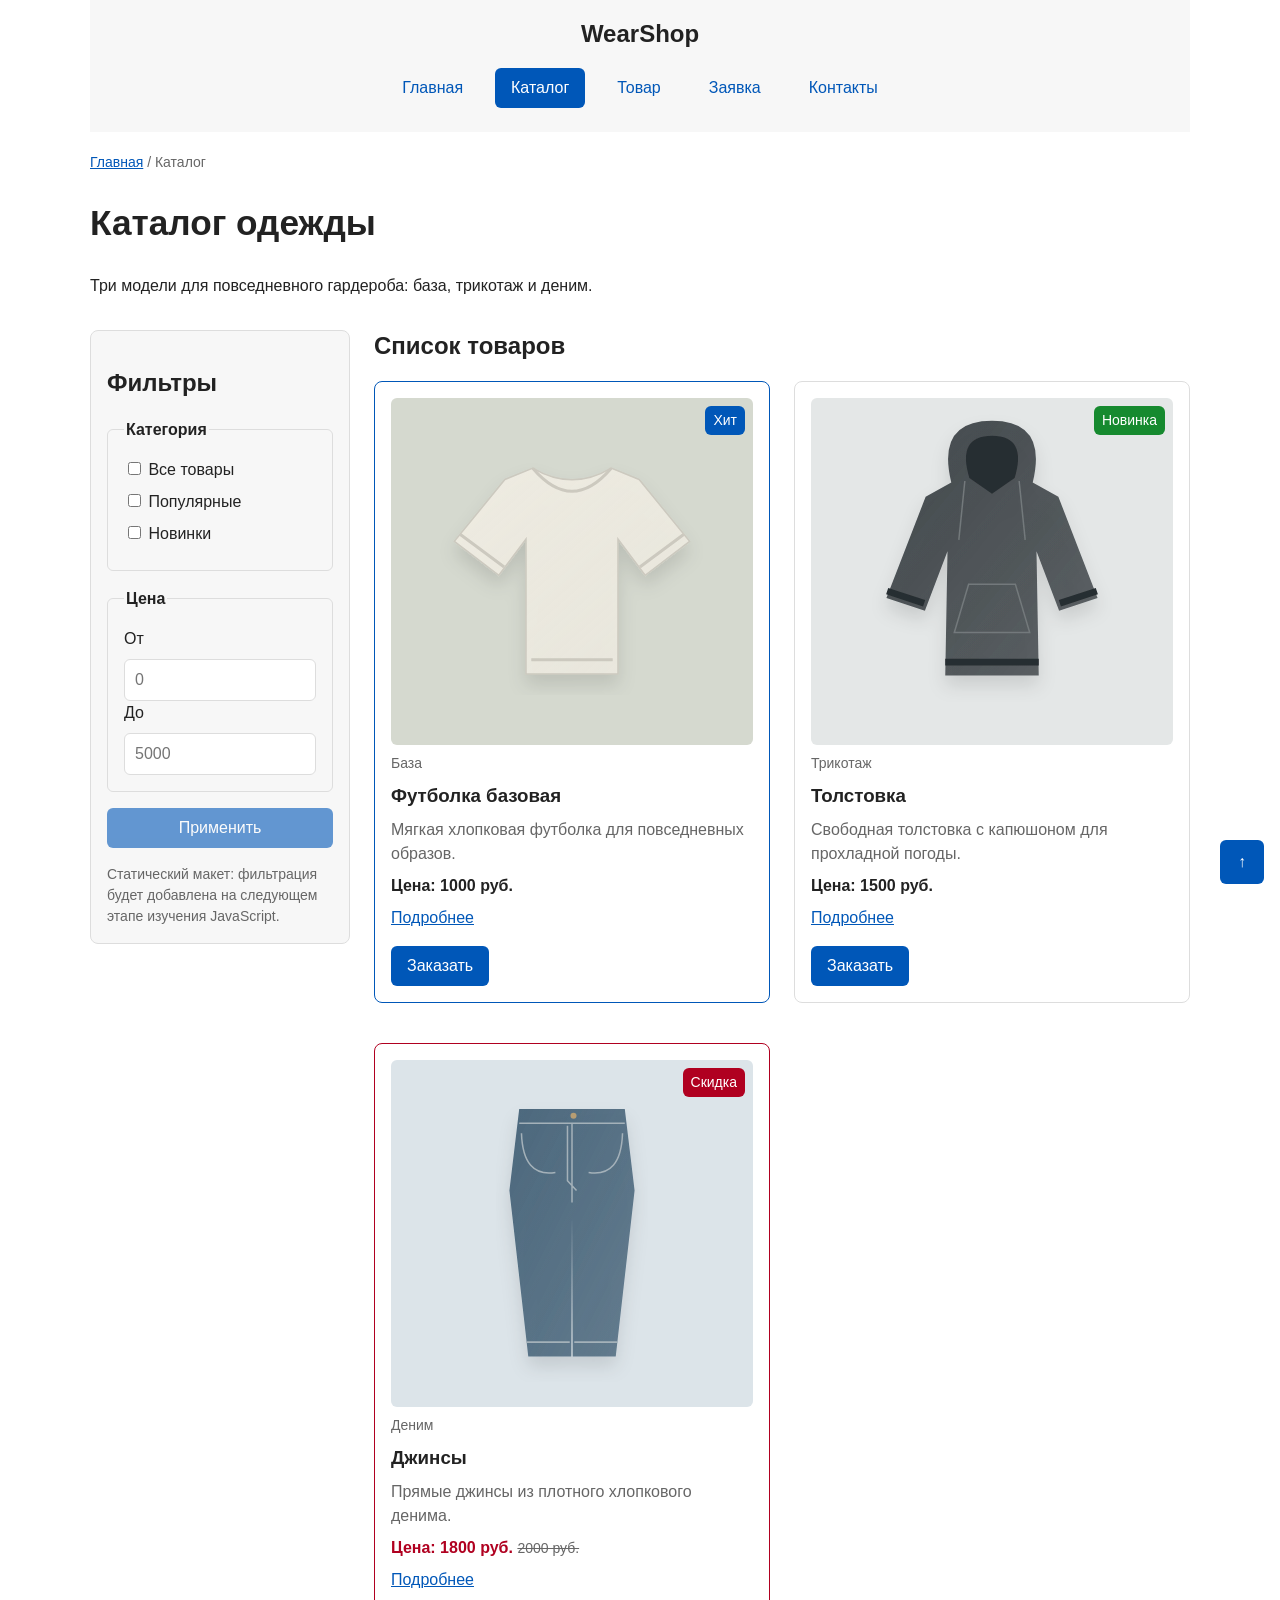
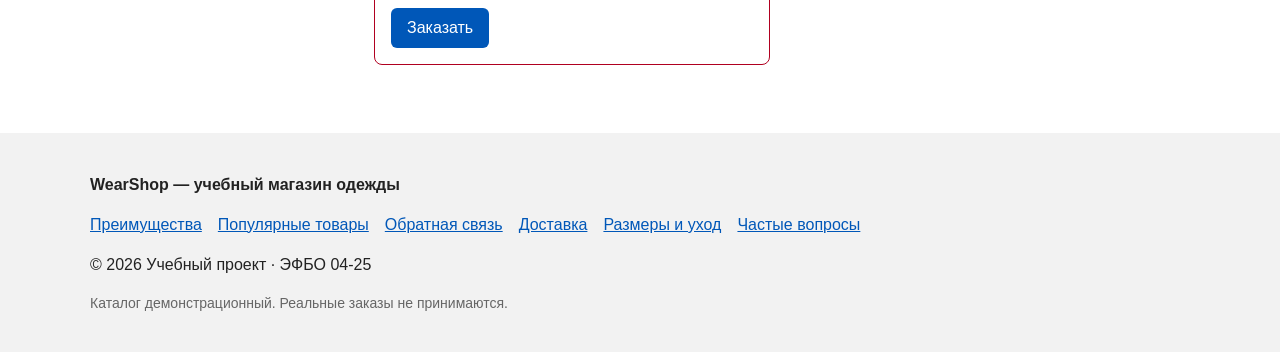
==== commit 7561d969: "Обновлять CSS и JavaScript после замены проекта" ====
--- a/catalog.html
+++ b/catalog.html
@@ -5,8 +5,8 @@
   <meta name="viewport" content="width=device-width, initial-scale=1.0">
   <meta name="description" content="Карточки одежды, цены, категории и статический макет фильтров.">
   <title>Каталог одежды — WearShop</title>
-  <link rel="stylesheet" href="css/style.css">
-  <script src="js/main.js" defer></script>
+  <link rel="stylesheet" href="css/style.css?v=kr1-final">
+  <script src="js/main.js?v=kr1-final" defer></script>
 </head>
 <body id="top">
 <a class="skip-link" href="#main">Перейти к содержимому</a>
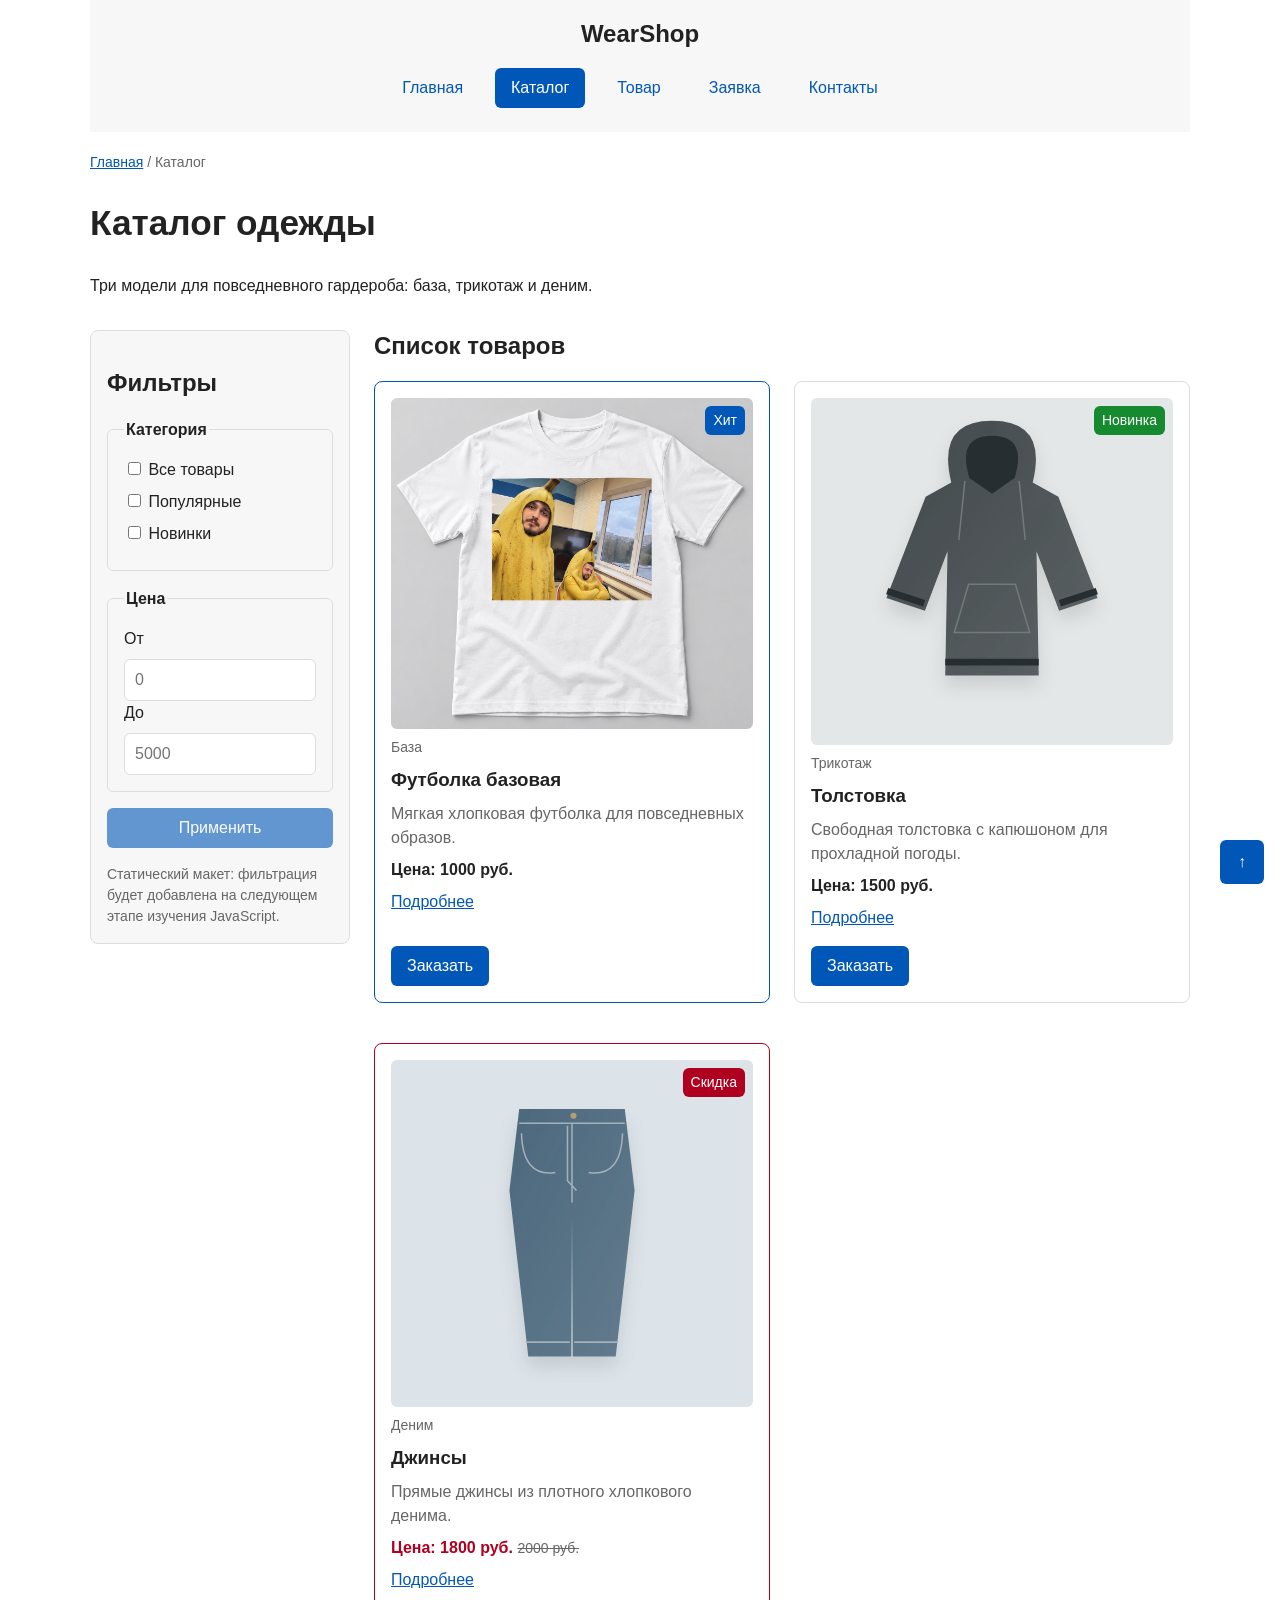
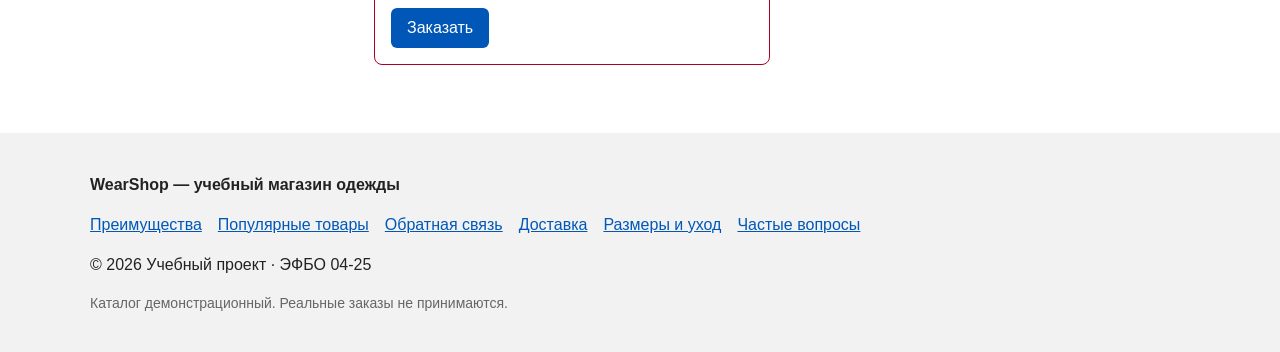
==== commit 01aa7791: "Обновить изображение футболки из локального проекта" ====
--- a/catalog.html
+++ b/catalog.html
@@ -1,146 +1,401 @@
-<!DOCTYPE html>
+<!doctype html>
 <html lang="ru">
-<head>
-  <meta charset="UTF-8">
-  <meta name="viewport" content="width=device-width, initial-scale=1.0">
-  <meta name="description" content="Карточки одежды, цены, категории и статический макет фильтров.">
-  <title>Каталог одежды — WearShop</title>
-  <link rel="stylesheet" href="css/style.css?v=kr1-final">
-  <script src="js/main.js?v=kr1-final" defer></script>
-</head>
-<body id="top">
-<a class="skip-link" href="#main">Перейти к содержимому</a>
-<header class="site-header"><div class="site-header__inner"><a class="site-header__logo" href="index.html">WearShop</a><nav class="site-nav" aria-label="Основная навигация"><ul class="site-nav__list"><li class="site-nav__item"><a class="site-nav__link" href="index.html">Главная</a></li><li class="site-nav__item"><a class="site-nav__link site-nav__link--active" href="catalog.html" aria-current="page">Каталог</a></li><li class="site-nav__item"><a class="site-nav__link" href="product.html">Товар</a></li><li class="site-nav__item"><a class="site-nav__link" href="order.html">Заявка</a></li><li class="site-nav__item"><a class="site-nav__link" href="contacts.html">Контакты</a></li></ul></nav></div></header>
-<main id="main">
-<nav class="breadcrumbs" aria-label="Хлебные крошки"><a class="breadcrumbs__link" href="index.html">Главная</a><span class="breadcrumbs__current" aria-current="page">Каталог</span></nav><section class="section"><h1>Каталог одежды</h1><p>Три модели для повседневного гардероба: база, трикотаж и деним.</p></section><div class="catalog-layout"><aside class="catalog-filters">
-    <h2>Фильтры</h2>
-
-    <form class="filters-form" aria-describedby="filters-note" action="#" method="get">
-      <fieldset>
-        <legend>Категория</legend>
-
-        <label for="filter-all">
-          <input id="filter-all" type="checkbox" name="category" value="all">
-          Все товары
-        </label>
-
-        <label for="filter-popular">
-          <input id="filter-popular" type="checkbox" name="category" value="popular">
-          Популярные
-        </label>
-
-        <label for="filter-new">
-          <input id="filter-new" type="checkbox" name="category" value="new">
-          Новинки
-        </label>
-      </fieldset>
-
-      <fieldset>
-        <legend>Цена</legend>
-
-        <label for="price-from">От</label>
-        <input id="price-from" name="price-from" type="number" min="0" placeholder="0">
-
-        <label for="price-to">До</label>
-        <input id="price-to" name="price-to" type="number" min="0" placeholder="5000">
-      </fieldset>
-
-      <button class="button button--primary" type="submit" disabled>Применить</button><p class="filters-form__hint" id="filters-note">Статический макет: фильтрация будет добавлена на следующем этапе изучения JavaScript.</p>
-    </form>
-  </aside><section class="catalog-products"><h2 class="section__title">Список товаров</h2><div class="products-grid"><article class="product-card product-card--featured"><span class="product-card__badge">Хит</span><img class="product-card__image" src="images/tshirt.svg" alt="Футболка базовая" width="480" height="460" loading="lazy"><p class="product-card__category">База</p><h3 class="product-card__title">Футболка базовая</h3><p class="product-card__description">Мягкая хлопковая футболка для повседневных образов.</p><p class="product-card__price">Цена: 1000 руб. </p><a class="product-card__details" href="product.html">Подробнее</a><button class="button button--primary product-card__button" type="button" data-product="Футболка базовая">Заказать</button></article><article class="product-card product-card--new"><span class="product-card__badge">Новинка</span><img class="product-card__image" src="images/hoodie.svg" alt="Толстовка" width="480" height="460" loading="lazy"><p class="product-card__category">Трикотаж</p><h3 class="product-card__title">Толстовка</h3><p class="product-card__description">Свободная толстовка с капюшоном для прохладной погоды.</p><p class="product-card__price">Цена: 1500 руб. </p><a class="product-card__details" href="product-hoodie.html">Подробнее</a><button class="button button--primary product-card__button" type="button" data-product="Толстовка">Заказать</button></article><article class="product-card product-card--discount"><span class="product-card__badge">Скидка</span><img class="product-card__image" src="images/jeans.svg" alt="Джинсы" width="480" height="460" loading="lazy"><p class="product-card__category">Деним</p><h3 class="product-card__title">Джинсы</h3><p class="product-card__description">Прямые джинсы из плотного хлопкового денима.</p><p class="product-card__price">Цена: 1800 руб. <del class="product-card__old-price">2000 руб.</del></p><a class="product-card__details" href="product-jeans.html">Подробнее</a><button class="button button--primary product-card__button" type="button" data-product="Джинсы">Заказать</button></article></div></section></div>
-<p class="success-message" id="success-message" role="status" tabindex="-1" hidden>Форма успешно отправлена! Учебная демонстрация завершена: данные проверены в браузере, сервер не подключён.</p>
-</main>
-<footer class="site-footer" id="contacts"><div class="site-footer__inner"><p class="site-footer__title">WearShop — учебный магазин одежды</p><nav class="site-footer__nav" aria-label="Дополнительная навигация"><a href="index.html#advantages">Преимущества</a><a href="index.html#popular">Популярные товары</a><a href="index.html#contacts">Обратная связь</a><a href="delivery.html">Доставка</a><a href="sizes.html">Размеры и уход</a><a href="contacts.html#faq">Частые вопросы</a></nav><p>© 2026 Учебный проект · ЭФБО 04-25</p><p class="site-footer__note">Каталог демонстрационный. Реальные заказы не принимаются.</p></div></footer>
-<dialog class="order-dialog" id="order-dialog" aria-labelledby="order-dialog-title"><h2 class="order-dialog__title" id="order-dialog-title">Оформление заявки</h2><form class="order-form" id="order-form" aria-describedby="form-status" action="#" method="post" novalidate>
-    <input id="selected-product" name="selected-product" type="hidden">
-<p class="order-form__selection">Выбранный товар: <strong id="selected-product-name">Консультация</strong></p>
-
-    <div class="order-form__field">
-      <label class="order-form__label" for="order-name">Имя</label>
-      <input class="order-form__input"
-        id="order-name"
-        name="name"
-        type="text"
-        placeholder="Введите ваше имя" maxlength="80"
-        minlength="2"
-        autocomplete="given-name"
-        required
-      >
-    </div>
-
-    <div class="order-form__field">
-      <label class="order-form__label" for="order-email">E-mail</label>
-      <input class="order-form__input"
-        id="order-email"
-        name="email"
-        type="email"
-        placeholder="example@mail.ru" maxlength="120"
-        autocomplete="email"
-        required
-      >
-    </div>
-
-    <div class="order-form__field">
-      <label class="order-form__label" for="order-phone">Телефон</label>
-      <input class="order-form__input"
-        id="order-phone" aria-describedby="phone-hint"
-        name="phone"
-        type="tel"
-        inputmode="tel"
-        placeholder="+7 (900) 000-00-00"
-        pattern="^\+7 \(\d{3}\) \d{3}-\d{2}-\d{2}$"
-        required
-      >
-      <small class="order-form__hint" id="phone-hint">Формат: +7 (900) 000-00-00</small>
-    </div>
-
-    <div class="order-form__field">
-      <label class="order-form__label" for="order-date">Дата связи</label>
-      <input class="order-form__input"
-        id="order-date"
-        name="date"
-        type="date"
-      >
-    </div>
-
-    <div class="order-form__field">
-      <label class="order-form__label" for="order-topic">Тема заявки</label>
-      <select class="order-form__select" id="order-topic" name="topic" required>
-        <option value="">Выберите тему</option>
-        <option value="product">Заказ товара</option>
-        <option value="consultation">Консультация</option>
-        <option value="delivery">Доставка</option>
-      </select>
-    </div>
-
-    <div class="order-form__field">
-      <label class="order-form__label" for="order-comment">Комментарий</label>
-      <textarea class="order-form__textarea"
-        id="order-comment"
-        name="comment"
-        rows="4" maxlength="1000"
-        placeholder="Укажите дополнительную информацию"
-      ></textarea>
-    </div>
-
-    <div class="order-form__field order-form__field--checkbox">
-      <label class="order-form__label" for="order-agreement">
-        <input class="order-form__checkbox"
-          id="order-agreement"
-          name="agreement"
-          type="checkbox"
-          required
-        >
-        Я согласен на обработку данных
-      </label>
-    </div>
-
-    <div class="order-form__field"><label class="order-form__label" for="order-size">Размер (если выбран товар)</label><select class="order-form__select" id="order-size" name="size"><option value="">Нужна помощь с выбором</option><option>S</option><option>M</option><option>L</option><option>XL</option></select><a href="sizes.html">Посмотреть размерную сетку</a></div><p class="order-form__hint" id="form-status">Учебная форма: используйте тестовые данные. Они проверяются в браузере, но не отправляются продавцу и не сохраняются.</p><div class="order-form__actions">
-      <button class="button button--secondary" type="button" id="close-order-dialog">Закрыть</button>
-      <button class="button button--primary" type="submit">Отправить заявку</button>
-    </div>
-  </form></dialog>
-<noscript><p class="section">Для открытия модального окна и учебной отправки формы включите JavaScript. Страницы, таблицы и ссылки доступны без него.</p></noscript>
-<a class="back-top" href="#top" aria-label="Вернуться наверх">↑</a>
-</body>
+	<head>
+		<meta charset="UTF-8" />
+		<meta name="viewport" content="width=device-width, initial-scale=1.0" />
+		<meta
+			name="description"
+			content="Карточки одежды, цены, категории и статический макет фильтров."
+		/>
+		<title>Каталог одежды — WearShop</title>
+		<link rel="stylesheet" href="css/style.css?v=kr1-final" />
+		<script src="js/main.js?v=kr1-final" defer></script>
+	</head>
+	<body id="top">
+		<a class="skip-link" href="#main">Перейти к содержимому</a>
+		<header class="site-header">
+			<div class="site-header__inner">
+				<a class="site-header__logo" href="index.html">WearShop</a>
+				<nav class="site-nav" aria-label="Основная навигация">
+					<ul class="site-nav__list">
+						<li class="site-nav__item">
+							<a class="site-nav__link" href="index.html">Главная</a>
+						</li>
+						<li class="site-nav__item">
+							<a
+								class="site-nav__link site-nav__link--active"
+								href="catalog.html"
+								aria-current="page"
+								>Каталог</a
+							>
+						</li>
+						<li class="site-nav__item">
+							<a class="site-nav__link" href="product.html">Товар</a>
+						</li>
+						<li class="site-nav__item">
+							<a class="site-nav__link" href="order.html">Заявка</a>
+						</li>
+						<li class="site-nav__item">
+							<a class="site-nav__link" href="contacts.html">Контакты</a>
+						</li>
+					</ul>
+				</nav>
+			</div>
+		</header>
+		<main id="main">
+			<nav class="breadcrumbs" aria-label="Хлебные крошки">
+				<a class="breadcrumbs__link" href="index.html">Главная</a
+				><span class="breadcrumbs__current" aria-current="page">Каталог</span>
+			</nav>
+			<section class="section">
+				<h1>Каталог одежды</h1>
+				<p>Три модели для повседневного гардероба: база, трикотаж и деним.</p>
+			</section>
+			<div class="catalog-layout">
+				<aside class="catalog-filters">
+					<h2>Фильтры</h2>
+
+					<form
+						class="filters-form"
+						aria-describedby="filters-note"
+						action="#"
+						method="get"
+					>
+						<fieldset>
+							<legend>Категория</legend>
+
+							<label for="filter-all">
+								<input
+									id="filter-all"
+									type="checkbox"
+									name="category"
+									value="all"
+								/>
+								Все товары
+							</label>
+
+							<label for="filter-popular">
+								<input
+									id="filter-popular"
+									type="checkbox"
+									name="category"
+									value="popular"
+								/>
+								Популярные
+							</label>
+
+							<label for="filter-new">
+								<input
+									id="filter-new"
+									type="checkbox"
+									name="category"
+									value="new"
+								/>
+								Новинки
+							</label>
+						</fieldset>
+
+						<fieldset>
+							<legend>Цена</legend>
+
+							<label for="price-from">От</label>
+							<input
+								id="price-from"
+								name="price-from"
+								type="number"
+								min="0"
+								placeholder="0"
+							/>
+
+							<label for="price-to">До</label>
+							<input
+								id="price-to"
+								name="price-to"
+								type="number"
+								min="0"
+								placeholder="5000"
+							/>
+						</fieldset>
+
+						<button class="button button--primary" type="submit" disabled>
+							Применить
+						</button>
+						<p class="filters-form__hint" id="filters-note">
+							Статический макет: фильтрация будет добавлена на следующем этапе
+							изучения JavaScript.
+						</p>
+					</form>
+				</aside>
+				<section class="catalog-products">
+					<h2 class="section__title">Список товаров</h2>
+					<div class="products-grid">
+						<article class="product-card product-card--featured">
+							<span class="product-card__badge">Хит</span
+							><img
+								class="product-card__image"
+								src="images/ChatGPT Image Oct 6, 2026, 03_17_21 PM.png"
+								alt="Футболка базовая"
+								width="480"
+								height="460"
+								loading="lazy"
+							/>
+							<p class="product-card__category">База</p>
+							<h3 class="product-card__title">Футболка базовая</h3>
+							<p class="product-card__description">
+								Мягкая хлопковая футболка для повседневных образов.
+							</p>
+							<p class="product-card__price">Цена: 1000 руб.</p>
+							<a class="product-card__details" href="product.html">Подробнее</a
+							><button
+								class="button button--primary product-card__button"
+								type="button"
+								data-product="Футболка базовая"
+							>
+								Заказать
+							</button>
+						</article>
+						<article class="product-card product-card--new">
+							<span class="product-card__badge">Новинка</span
+							><img
+								class="product-card__image"
+								src="images/hoodie.svg"
+								alt="Толстовка"
+								width="480"
+								height="460"
+								loading="lazy"
+							/>
+							<p class="product-card__category">Трикотаж</p>
+							<h3 class="product-card__title">Толстовка</h3>
+							<p class="product-card__description">
+								Свободная толстовка с капюшоном для прохладной погоды.
+							</p>
+							<p class="product-card__price">Цена: 1500 руб.</p>
+							<a class="product-card__details" href="product-hoodie.html"
+								>Подробнее</a
+							><button
+								class="button button--primary product-card__button"
+								type="button"
+								data-product="Толстовка"
+							>
+								Заказать
+							</button>
+						</article>
+						<article class="product-card product-card--discount">
+							<span class="product-card__badge">Скидка</span
+							><img
+								class="product-card__image"
+								src="images/jeans.svg"
+								alt="Джинсы"
+								width="480"
+								height="460"
+								loading="lazy"
+							/>
+							<p class="product-card__category">Деним</p>
+							<h3 class="product-card__title">Джинсы</h3>
+							<p class="product-card__description">
+								Прямые джинсы из плотного хлопкового денима.
+							</p>
+							<p class="product-card__price">
+								Цена: 1800 руб.
+								<del class="product-card__old-price">2000 руб.</del>
+							</p>
+							<a class="product-card__details" href="product-jeans.html"
+								>Подробнее</a
+							><button
+								class="button button--primary product-card__button"
+								type="button"
+								data-product="Джинсы"
+							>
+								Заказать
+							</button>
+						</article>
+					</div>
+				</section>
+			</div>
+			<p
+				class="success-message"
+				id="success-message"
+				role="status"
+				tabindex="-1"
+				hidden
+			>
+				Форма успешно отправлена! Учебная демонстрация завершена: данные
+				проверены в браузере, сервер не подключён.
+			</p>
+		</main>
+		<footer class="site-footer" id="contacts">
+			<div class="site-footer__inner">
+				<p class="site-footer__title">WearShop — учебный магазин одежды</p>
+				<nav class="site-footer__nav" aria-label="Дополнительная навигация">
+					<a href="index.html#advantages">Преимущества</a
+					><a href="index.html#popular">Популярные товары</a
+					><a href="index.html#contacts">Обратная связь</a
+					><a href="delivery.html">Доставка</a
+					><a href="sizes.html">Размеры и уход</a
+					><a href="contacts.html#faq">Частые вопросы</a>
+				</nav>
+				<p>© 2026 Учебный проект · ЭФБО 04-25</p>
+				<p class="site-footer__note">
+					Каталог демонстрационный. Реальные заказы не принимаются.
+				</p>
+			</div>
+		</footer>
+		<dialog
+			class="order-dialog"
+			id="order-dialog"
+			aria-labelledby="order-dialog-title"
+		>
+			<h2 class="order-dialog__title" id="order-dialog-title">
+				Оформление заявки
+			</h2>
+			<form
+				class="order-form"
+				id="order-form"
+				aria-describedby="form-status"
+				action="#"
+				method="post"
+				novalidate
+			>
+				<input id="selected-product" name="selected-product" type="hidden" />
+				<p class="order-form__selection">
+					Выбранный товар:
+					<strong id="selected-product-name">Консультация</strong>
+				</p>
+
+				<div class="order-form__field">
+					<label class="order-form__label" for="order-name">Имя</label>
+					<input
+						class="order-form__input"
+						id="order-name"
+						name="name"
+						type="text"
+						placeholder="Введите ваше имя"
+						maxlength="80"
+						minlength="2"
+						autocomplete="given-name"
+						required
+					/>
+				</div>
+
+				<div class="order-form__field">
+					<label class="order-form__label" for="order-email">E-mail</label>
+					<input
+						class="order-form__input"
+						id="order-email"
+						name="email"
+						type="email"
+						placeholder="example@mail.ru"
+						maxlength="120"
+						autocomplete="email"
+						required
+					/>
+				</div>
+
+				<div class="order-form__field">
+					<label class="order-form__label" for="order-phone">Телефон</label>
+					<input
+						class="order-form__input"
+						id="order-phone"
+						aria-describedby="phone-hint"
+						name="phone"
+						type="tel"
+						inputmode="tel"
+						placeholder="+7 (900) 000-00-00"
+						pattern="^\+7 \(\d{3}\) \d{3}-\d{2}-\d{2}$"
+						required
+					/>
+					<small class="order-form__hint" id="phone-hint"
+						>Формат: +7 (900) 000-00-00</small
+					>
+				</div>
+
+				<div class="order-form__field">
+					<label class="order-form__label" for="order-date">Дата связи</label>
+					<input
+						class="order-form__input"
+						id="order-date"
+						name="date"
+						type="date"
+					/>
+				</div>
+
+				<div class="order-form__field">
+					<label class="order-form__label" for="order-topic">Тема заявки</label>
+					<select
+						class="order-form__select"
+						id="order-topic"
+						name="topic"
+						required
+					>
+						<option value="">Выберите тему</option>
+						<option value="product">Заказ товара</option>
+						<option value="consultation">Консультация</option>
+						<option value="delivery">Доставка</option>
+					</select>
+				</div>
+
+				<div class="order-form__field">
+					<label class="order-form__label" for="order-comment"
+						>Комментарий</label
+					>
+					<textarea
+						class="order-form__textarea"
+						id="order-comment"
+						name="comment"
+						rows="4"
+						maxlength="1000"
+						placeholder="Укажите дополнительную информацию"
+					></textarea>
+				</div>
+
+				<div class="order-form__field order-form__field--checkbox">
+					<label class="order-form__label" for="order-agreement">
+						<input
+							class="order-form__checkbox"
+							id="order-agreement"
+							name="agreement"
+							type="checkbox"
+							required
+						/>
+						Я согласен на обработку данных
+					</label>
+				</div>
+
+				<div class="order-form__field">
+					<label class="order-form__label" for="order-size"
+						>Размер (если выбран товар)</label
+					><select class="order-form__select" id="order-size" name="size">
+						<option value="">Нужна помощь с выбором</option>
+						<option>S</option>
+						<option>M</option>
+						<option>L</option>
+						<option>XL</option></select
+					><a href="sizes.html">Посмотреть размерную сетку</a>
+				</div>
+				<p class="order-form__hint" id="form-status">
+					Учебная форма: используйте тестовые данные. Они проверяются в
+					браузере, но не отправляются продавцу и не сохраняются.
+				</p>
+				<div class="order-form__actions">
+					<button
+						class="button button--secondary"
+						type="button"
+						id="close-order-dialog"
+					>
+						Закрыть
+					</button>
+					<button class="button button--primary" type="submit">
+						Отправить заявку
+					</button>
+				</div>
+			</form>
+		</dialog>
+		<noscript
+			><p class="section">
+				Для открытия модального окна и учебной отправки формы включите
+				JavaScript. Страницы, таблицы и ссылки доступны без него.
+			</p></noscript
+		>
+		<a class="back-top" href="#top" aria-label="Вернуться наверх">↑</a>
+	</body>
 </html>
